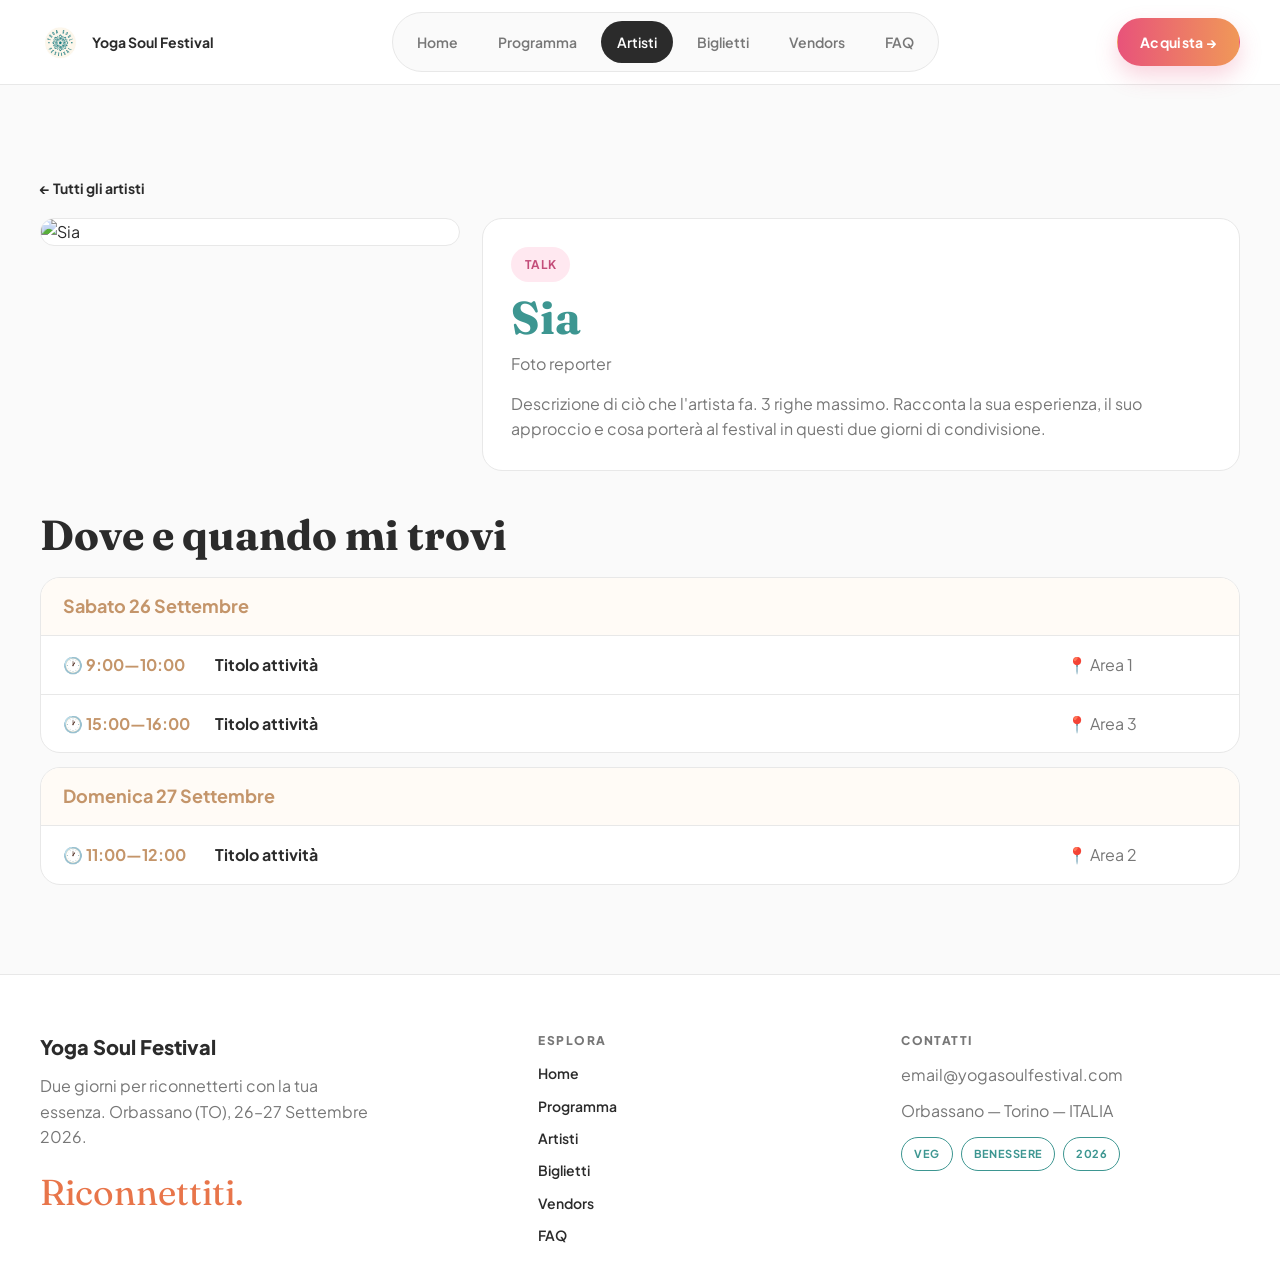
==== artista.html @ 5d2d5106 "design sampatti dasi 1" ====
<!DOCTYPE html>
<html lang="it">
<head>
  <meta charset="UTF-8">
  <meta name="viewport" content="width=device-width, initial-scale=1.0">
  <title>Sia — Yoga Soul Festival</title>
  <link rel="stylesheet" href="style.css">
</head>
<body>
  <header class="navbar">
    <div class="container navbar-inner">
      <a href="index.html" class="navbar-logo">
        <img src="assets/logo-ysf.png" alt="Yoga Soul Festival" width="40" height="40">
        Yoga Soul Festival
      </a>
      <button class="nav-toggle" type="button" aria-label="Menu" aria-expanded="false">
        <span></span><span></span><span></span>
      </button>
      <nav class="navbar-links">
        <a href="index.html" class="navbar-link">Home</a>
        <a href="programma.html" class="navbar-link">Programma</a>
        <a href="artisti.html" class="navbar-link is-active">Artisti</a>
        <a href="biglietti.html" class="navbar-link">Biglietti</a>
        <a href="vendors.html" class="navbar-link">Vendors</a>
        <a href="faq.html" class="navbar-link">FAQ</a>
      </nav>
      <a href="biglietti.html" class="btn btn-gradient navbar-cta">Acquista →</a>
    </div>
  </header>

  <main>
    <section class="section">
      <div class="container">
        <a href="artisti.html" class="artist-back-link">← Tutti gli artisti</a>

        <div class="artist-detail-layout">
          <div class="artist-detail-image">
            <img src="https://images.unsplash.com/photo-1534528741775-53994a69daeb?w=800&q=80" alt="Sia">
          </div>
          <div class="artist-detail-panel">
            <span class="chip tag-pink">Talk</span>
            <h1 class="artist-detail-name display-serif">Sia</h1>
            <p class="artist-detail-role">Foto reporter</p>
            <p class="artist-detail-desc">Descrizione di ciò che l'artista fa. 3 righe massimo. Racconta la sua esperienza, il suo approccio e cosa porterà al festival in questi due giorni di condivisione.</p>
          </div>
        </div>

        <div style="margin-top:40px;">
          <h2 class="inner-page-title display-serif" style="font-size:clamp(28px,4vw,42px);">Dove e quando mi trovi</h2>

          <div class="program-list" style="margin-top:18px;">
            <h3 class="program-day-header">Sabato 26 Settembre</h3>
            <div class="program-row" style="grid-template-columns:140px 1fr 150px;">
              <span class="program-time">🕐 9:00—10:00</span>
              <div class="program-title">Titolo attività</div>
              <span class="program-location">📍 Area 1</span>
            </div>
            <div class="program-row" style="grid-template-columns:140px 1fr 150px;">
              <span class="program-time">🕐 15:00—16:00</span>
              <div class="program-title">Titolo attività</div>
              <span class="program-location">📍 Area 3</span>
            </div>
          </div>

          <div class="program-list" style="margin-top:14px;">
            <h3 class="program-day-header">Domenica 27 Settembre</h3>
            <div class="program-row" style="grid-template-columns:140px 1fr 150px;">
              <span class="program-time">🕐 11:00—12:00</span>
              <div class="program-title">Titolo attività</div>
              <span class="program-location">📍 Area 2</span>
            </div>
          </div>
        </div>
      </div>
    </section>
  </main>

  <footer class="site-footer">
    <div class="container footer-grid">
      <div>
        <div class="footer-brand-title">Yoga Soul Festival</div>
        <p class="footer-tagline">Due giorni per riconnetterti con la tua essenza. Orbassano (TO), 26–27 Settembre 2026.</p>
        <p class="footer-riconnettiti">Riconnettiti.</p>
      </div>
      <div>
        <div class="footer-col-title">Esplora</div>
        <nav class="footer-links">
          <a href="index.html">Home</a>
          <a href="programma.html">Programma</a>
          <a href="artisti.html">Artisti</a>
          <a href="biglietti.html">Biglietti</a>
          <a href="vendors.html">Vendors</a>
          <a href="faq.html">FAQ</a>
        </nav>
      </div>
      <div>
        <div class="footer-col-title">Contatti</div>
        <p class="footer-tagline">email@yogasoulfestival.com</p>
        <p class="footer-tagline">Orbassano — Torino — ITALIA</p>
        <div class="footer-pills">
          <span class="footer-pill">VEG</span>
          <span class="footer-pill">BENESSERE</span>
          <span class="footer-pill">2026</span>
        </div>
      </div>
    </div>
  </footer>

  <script src="script.js"></script>
</body>
</html>
---- style.css ----
@import url("https://fonts.googleapis.com/css2?family=Fraunces:opsz,wght@9..144,400;9..144,500;9..144,600;9..144,700&family=Plus+Jakarta+Sans:wght@400;500;600;700;800&display=swap");

:root {
  --color-teal-primary: #3d9691;
  --color-teal-dark: #2d7a76;
  --gradient-cta: linear-gradient(90deg, #e8537a 0%, #f09858 100%);
  --gradient-hero: linear-gradient(135deg, #f5a962 0%, #e87590 45%, #b84d8a 100%);
  --color-charcoal: #2b2b2b;
  --color-muted: #777777;
  --color-bg-light: #fafafa;
  --color-white: #ffffff;
  --color-border: #e8e8e8;
  --color-beige-card: #f5f0e8;
  --color-orange-accent: #e8754a;
  --color-pink-accent: #e0557a;
  --color-gold-time: #c4956a;
  --color-tag-yellow-bg: #fff8e1;
  --color-tag-yellow-text: #9a7b0a;
  --color-tag-pink-bg: #ffe8f0;
  --color-tag-pink-text: #c44d7a;
  --color-tag-teal-bg: #e5f5f4;
  --color-tag-teal-text: #2d7a76;

  --font-body: "Plus Jakarta Sans", -apple-system, BlinkMacSystemFont, "Segoe UI", sans-serif;
  --font-display: "Fraunces", Georgia, "Times New Roman", serif;

  --radius-card: 20px;
  --radius-pill: 999px;

  --shadow-sm: 0 4px 14px rgba(43, 43, 43, 0.08);
  --shadow-md: 0 12px 30px rgba(43, 43, 43, 0.1);

  --container-max: 1200px;
  --container-pad: clamp(16px, 3vw, 28px);
  --transition: 0.28s ease;
}

*,
*::before,
*::after {
  box-sizing: border-box;
}

html {
  scroll-behavior: smooth;
}

body {
  margin: 0;
  font-family: var(--font-body);
  color: var(--color-charcoal);
  background: var(--color-bg-light);
  line-height: 1.6;
  -webkit-font-smoothing: antialiased;
  text-rendering: optimizeLegibility;
}

img {
  display: block;
  max-width: 100%;
  height: auto;
}

a {
  color: inherit;
  text-decoration: none;
}

button,
input,
textarea,
select {
  font: inherit;
}

.container {
  width: min(var(--container-max), 100% - (var(--container-pad) * 2));
  margin-inline: auto;
}

.section {
  padding: clamp(56px, 7vw, 96px) 0;
}

.eyebrow {
  margin: 0 0 10px;
  font-size: 13px;
  font-weight: 700;
  letter-spacing: 0.12em;
  text-transform: uppercase;
  color: var(--color-teal-primary);
}

h1,
h2,
h3,
h4 {
  margin: 0;
  color: var(--color-charcoal);
  line-height: 1.15;
}

p {
  margin: 0;
  color: var(--color-muted);
}

.display-serif {
  font-family: var(--font-display);
}

.highlight-teal {
  color: var(--color-teal-primary);
}

.highlight-orange {
  color: var(--color-orange-accent);
}

.highlight-pink {
  color: var(--color-pink-accent);
}

.card {
  background: var(--color-white);
  border: 1px solid var(--color-border);
  border-radius: var(--radius-card);
  box-shadow: var(--shadow-sm);
}

.chip {
  display: inline-flex;
  align-items: center;
  justify-content: center;
  gap: 6px;
  padding: 8px 14px;
  border-radius: var(--radius-pill);
  font-size: 12px;
  font-weight: 700;
  letter-spacing: 0.03em;
  text-transform: uppercase;
}

.tag-yellow {
  background: var(--color-tag-yellow-bg);
  color: var(--color-tag-yellow-text);
}

.tag-pink {
  background: var(--color-tag-pink-bg);
  color: var(--color-tag-pink-text);
}

.tag-teal {
  background: var(--color-tag-teal-bg);
  color: var(--color-tag-teal-text);
}

.btn {
  display: inline-flex;
  align-items: center;
  justify-content: center;
  gap: 10px;
  padding: 12px 22px;
  border-radius: var(--radius-pill);
  border: 1px solid transparent;
  cursor: pointer;
  font-size: 14px;
  font-weight: 700;
  letter-spacing: 0.02em;
  transition: transform var(--transition), box-shadow var(--transition), background var(--transition), color var(--transition), border-color var(--transition);
}

.btn:hover {
  transform: translateY(-1px);
}

.btn-gradient {
  background: var(--gradient-cta);
  color: var(--color-white);
  box-shadow: 0 10px 22px rgba(232, 83, 122, 0.25);
}

.btn-gradient:hover {
  box-shadow: 0 14px 28px rgba(232, 83, 122, 0.32);
}

.btn-dark {
  background: var(--color-charcoal);
  color: var(--color-white);
}

.btn-outline-white {
  background: transparent;
  border-color: rgba(255, 255, 255, 0.8);
  color: var(--color-white);
}

.btn-outline-white:hover {
  background: rgba(255, 255, 255, 0.08);
}

.btn-outline {
  background: transparent;
  border-color: var(--color-border);
  color: var(--color-charcoal);
}

.btn-outline:hover {
  border-color: var(--color-teal-primary);
  color: var(--color-teal-primary);
}

/* Navbar */
.navbar {
  position: sticky;
  top: 0;
  z-index: 1000;
  background: var(--color-white);
  border-bottom: 1px solid var(--color-border);
}

.navbar .container {
  position: relative;
}

.navbar-inner {
  min-height: 84px;
  display: grid;
  grid-template-columns: auto 1fr auto;
  align-items: center;
  gap: 16px;
}

.navbar-logo {
  display: inline-flex;
  align-items: center;
  gap: 12px;
  font-size: 14px;
  font-weight: 700;
  color: var(--color-charcoal);
}

.navbar-links {
  justify-self: center;
  display: inline-flex;
  align-items: center;
  gap: 8px;
  padding: 8px;
  border-radius: var(--radius-pill);
  background: var(--color-bg-light);
  border: 1px solid var(--color-border);
}

.navbar-link {
  padding: 10px 16px;
  border-radius: var(--radius-pill);
  font-size: 14px;
  font-weight: 600;
  color: var(--color-muted);
}

.navbar-link:hover {
  color: var(--color-charcoal);
}

.navbar-link.is-active {
  background: var(--color-charcoal);
  color: var(--color-white);
}

.navbar-cta {
  justify-self: end;
}

.nav-toggle {
  display: none;
  width: 42px;
  height: 42px;
  border: 1px solid var(--color-border);
  border-radius: 12px;
  background: var(--color-white);
  position: relative;
}

.nav-toggle span {
  position: absolute;
  left: 10px;
  right: 10px;
  height: 2px;
  background: var(--color-charcoal);
  border-radius: 1px;
  transition: var(--transition);
}

.nav-toggle span:nth-child(1) { top: 14px; }
.nav-toggle span:nth-child(2) { top: 20px; }
.nav-toggle span:nth-child(3) { top: 26px; }
.nav-toggle.open span:nth-child(1) { top: 20px; transform: rotate(45deg); }
.nav-toggle.open span:nth-child(2) { opacity: 0; }
.nav-toggle.open span:nth-child(3) { top: 20px; transform: rotate(-45deg); }

.section-head {
  display: flex;
  align-items: flex-end;
  justify-content: space-between;
  gap: 16px;
  margin-bottom: 18px;
}

.section-head h2 {
  font-family: var(--font-display);
  font-size: clamp(28px, 4.5vw, 44px);
}

.section-head-link {
  font-size: 14px;
  font-weight: 700;
  color: var(--color-charcoal);
  white-space: nowrap;
}

.section-head-link:hover {
  color: var(--color-teal-primary);
}

.ticket-card--featured {
  background: linear-gradient(135deg, #f5c4a8 0%, #e8a090 35%, #a8d4d0 100%);
  border: 0;
}

.welcome-kit-grid {
  display: grid;
  grid-template-columns: 1fr 1fr;
  gap: 12px 24px;
  margin-top: 12px;
}

.welcome-kit-grid ul {
  margin: 0;
  padding: 0;
  list-style: none;
  display: grid;
  gap: 8px;
}

.welcome-kit-grid li {
  display: flex;
  gap: 8px;
  align-items: flex-start;
  color: var(--color-muted);
  font-size: 14px;
}

.welcome-kit-grid li::before {
  content: "✓";
  color: var(--color-teal-primary);
  font-weight: 800;
}

.vendors-hero-overlay {
  position: relative;
  border-radius: var(--radius-card);
  overflow: hidden;
  min-height: 280px;
  display: flex;
  align-items: center;
  justify-content: center;
  text-align: center;
  color: var(--color-white);
  padding: 40px 24px;
}

.vendors-hero-overlay::before {
  content: "";
  position: absolute;
  inset: 0;
  background: linear-gradient(180deg, rgba(0,0,0,0.35) 0%, rgba(0,0,0,0.65) 100%);
}

.vendors-hero-overlay > * {
  position: relative;
  z-index: 1;
}

.vendors-hero-overlay h1 {
  color: var(--color-white);
  font-family: var(--font-display);
  font-size: clamp(32px, 5vw, 52px);
}

.vendors-hero-overlay p {
  margin-top: 12px;
  color: rgba(255,255,255,0.9);
  max-width: 52ch;
}

.faq-item.is-open .faq-answer {
  display: block;
}

.faq-item .faq-answer {
  display: none;
}

.faq-chevron {
  transition: transform var(--transition);
  flex-shrink: 0;
}

.faq-item.is-open .faq-chevron {
  transform: rotate(180deg);
}

.hidden {
  display: none !important;
}

/* Footer */
.site-footer {
  padding: 56px 0 28px;
  background: var(--color-white);
  border-top: 1px solid var(--color-border);
}

.footer-grid {
  display: grid;
  grid-template-columns: 1.4fr 1fr 1fr;
  gap: 24px;
  align-items: start;
}

.footer-brand-title {
  font-size: 20px;
  font-weight: 800;
  color: var(--color-charcoal);
}

.footer-tagline {
  margin-top: 10px;
  max-width: 28ch;
}

.footer-riconnettiti {
  margin-top: 14px;
  font-family: var(--font-display);
  font-size: clamp(26px, 4vw, 36px);
  color: var(--color-orange-accent);
}

.footer-col-title {
  margin-bottom: 12px;
  font-size: 12px;
  letter-spacing: 0.12em;
  text-transform: uppercase;
  color: var(--color-muted);
  font-weight: 800;
}

.footer-links {
  display: grid;
  gap: 10px;
}

.footer-links a {
  font-size: 14px;
  font-weight: 600;
  color: var(--color-charcoal);
}

.footer-links a:hover {
  color: var(--color-teal-primary);
}

.footer-pills {
  margin-top: 14px;
  display: flex;
  flex-wrap: wrap;
  gap: 8px;
}

.footer-pill {
  padding: 7px 12px;
  border: 1px solid var(--color-teal-primary);
  border-radius: var(--radius-pill);
  color: var(--color-teal-primary);
  font-size: 11px;
  font-weight: 700;
  letter-spacing: 0.04em;
}

/* Home hero */
.home-hero {
  margin-top: 22px;
}

.home-hero-box {
  position: relative;
  border-radius: 30px;
  padding: clamp(34px, 7vw, 82px);
  background: var(--gradient-hero);
  color: var(--color-white);
  overflow: hidden;
}

.home-hero-box::after {
  content: "";
  position: absolute;
  inset: auto -120px -140px auto;
  width: 360px;
  height: 360px;
  border-radius: 50%;
  background: radial-gradient(circle at 30% 30%, rgba(255, 255, 255, 0.35), transparent 65%);
  pointer-events: none;
}

.hero-title {
  font-family: var(--font-display);
  font-size: clamp(38px, 8vw, 88px);
  color: var(--color-white);
  letter-spacing: -0.02em;
}

.hero-title .outline {
  opacity: 0.9;
}

.hero-subtitle {
  margin-top: 14px;
  max-width: 52ch;
  color: rgba(255, 255, 255, 0.9);
}

.hero-actions {
  margin-top: 26px;
  display: flex;
  flex-wrap: wrap;
  gap: 12px;
}

/* Marquee */
.marquee {
  overflow: hidden;
  border-top: 1px solid var(--color-border);
  border-bottom: 1px solid var(--color-border);
  background: var(--color-white);
}

.marquee-track {
  display: flex;
  width: max-content;
  gap: 44px;
  padding: 14px 0;
  color: var(--color-teal-primary);
  font-size: 15px;
  font-weight: 700;
  letter-spacing: 0.08em;
  text-transform: uppercase;
  animation: marquee 28s linear infinite;
}

@keyframes marquee {
  from {
    transform: translateX(0);
  }

  to {
    transform: translateX(-50%);
  }
}

/* Experience bento */
.experience-bento {
  display: grid;
  grid-template-columns: repeat(12, 1fr);
  gap: 14px;
}

.bento-card {
  position: relative;
  min-height: 170px;
  padding: 22px;
  border-radius: var(--radius-card);
  background: var(--color-white);
  border: 1px solid var(--color-border);
  overflow: hidden;
  background-size: cover;
  background-position: center;
  display: flex;
  flex-direction: column;
  justify-content: flex-end;
}

.bento-card h3 {
  position: relative;
  z-index: 1;
  font-size: clamp(18px, 2.5vw, 24px);
  color: var(--color-white);
}

.bento-card p {
  margin-top: 8px;
}

.bento-card--1 {
  grid-column: span 5;
  min-height: 260px;
}

.bento-card--2 {
  grid-column: span 3;
}

.bento-card--3 {
  grid-column: span 4;
}

.bento-card--4 {
  grid-column: span 7;
  min-height: 220px;
}

.bento-card--5 {
  grid-column: span 5;
  min-height: 220px;
}

/* Food banner */
.food-banner {
  position: relative;
  border-radius: var(--radius-card);
  padding: clamp(24px, 4vw, 44px);
  color: var(--color-white);
  background: var(--color-charcoal);
  overflow: hidden;
}

.food-banner-image {
  position: absolute;
  inset: 0;
  background-size: cover;
  background-position: center;
  opacity: 0.34;
}

.food-banner-content {
  position: relative;
  z-index: 1;
  max-width: 56ch;
}

.food-banner h3 {
  color: var(--color-white);
  font-size: clamp(26px, 4vw, 40px);
}

.food-banner p {
  margin-top: 10px;
  color: rgba(255, 255, 255, 0.86);
}

/* Pricing home 2+1 */
.pricing-home {
  display: grid;
  grid-template-columns: repeat(12, 1fr);
  gap: 14px;
}

.pricing-card {
  padding: 24px;
  border-radius: var(--radius-card);
  border: 1px solid var(--color-border);
  background: var(--color-white);
}

.pricing-card h3 {
  font-size: 22px;
}

.pricing-card .price {
  margin-top: 10px;
  font-size: 34px;
  font-weight: 800;
  color: var(--color-charcoal);
}

.pricing-card .price span {
  font-size: 14px;
  font-weight: 600;
  color: var(--color-muted);
}

.pricing-card ul {
  margin: 16px 0 0;
  padding: 0;
  list-style: none;
  display: grid;
  gap: 8px;
}

.pricing-card ul li {
  color: var(--color-muted);
  font-size: 14px;
}

.pricing-card--a,
.pricing-card--b {
  grid-column: span 3;
}

.pricing-card--featured {
  grid-column: span 6;
  background: var(--gradient-hero);
  color: var(--color-white);
  border: 0;
}

.pricing-card--featured h3,
.pricing-card--featured .price,
.pricing-card--featured .price span,
.pricing-card--featured li {
  color: var(--color-white);
}

/* Artist preview cards */
.artist-preview-grid {
  display: grid;
  grid-template-columns: repeat(3, minmax(0, 1fr));
  gap: 14px;
}

.artist-preview-card {
  overflow: hidden;
  border-radius: var(--radius-card);
  background: var(--color-white);
  border: 1px solid var(--color-border);
}

.artist-preview-media {
  aspect-ratio: 4 / 3;
  background-size: cover;
  background-position: center;
}

.artist-preview-body {
  padding: 16px;
}

.artist-preview-tags {
  display: flex;
  flex-wrap: wrap;
  gap: 8px;
}

.artist-preview-title {
  margin-top: 10px;
  font-size: 19px;
}

/* Sponsor CTA banner */
.sponsor-cta-banner {
  position: relative;
  border-radius: var(--radius-card);
  overflow: hidden;
  color: var(--color-white);
  min-height: 280px;
  display: flex;
  align-items: center;
}

.sponsor-cta-photo {
  position: absolute;
  inset: 0;
  background-size: cover;
  background-position: center;
}

.sponsor-cta-overlay {
  position: absolute;
  inset: 0;
  background: linear-gradient(90deg, rgba(43, 43, 43, 0.75) 0%, rgba(43, 43, 43, 0.36) 52%, rgba(43, 43, 43, 0.15) 100%);
}

.sponsor-cta-content {
  position: relative;
  z-index: 1;
  padding: clamp(22px, 5vw, 54px);
  max-width: 56ch;
}

.sponsor-cta-content h3 {
  color: var(--color-white);
  font-size: clamp(26px, 4vw, 42px);
}

.sponsor-cta-content p {
  margin-top: 10px;
  color: rgba(255, 255, 255, 0.9);
}

/* Inner page header */
.inner-page-header {
  padding: clamp(40px, 7vw, 90px) 0;
  text-align: center;
}

.inner-page-header .eyebrow {
  justify-content: center;
}

.inner-page-title {
  font-size: clamp(34px, 6vw, 62px);
  font-family: var(--font-display);
}

.inner-page-subtext {
  margin: 12px auto 0;
  max-width: 58ch;
}

/* Filters */
.day-filters,
.category-filters {
  display: flex;
  flex-wrap: wrap;
  gap: 10px;
}

.day-filters {
  margin: 0 0 12px;
}

.filter-pill {
  border-radius: var(--radius-pill);
  border: 1px solid var(--color-border);
  background: var(--color-white);
  color: var(--color-muted);
  font-weight: 700;
  cursor: pointer;
  transition: all var(--transition);
}

.day-pill {
  padding: 12px 22px;
  font-size: 14px;
}

.day-pill.is-active {
  border-color: transparent;
  background: var(--color-teal-primary);
  color: var(--color-white);
}

.category-pill {
  padding: 8px 12px;
  font-size: 12px;
}

.category-pill:hover,
.category-pill.is-active {
  border-color: var(--color-teal-primary);
  color: var(--color-teal-primary);
  background: var(--color-tag-teal-bg);
}

/* Program list */
.program-list {
  margin-top: 20px;
  background: var(--color-white);
  border: 1px solid var(--color-border);
  border-radius: var(--radius-card);
  overflow: hidden;
}

.program-day-header {
  margin: 0;
  padding: 18px 22px;
  font-size: 18px;
  color: var(--color-gold-time);
  border-bottom: 1px solid var(--color-border);
  background: #fffbf6;
}

.program-row {
  display: grid;
  grid-template-columns: 136px 110px 1fr 170px 150px;
  gap: 12px;
  align-items: center;
  padding: 16px 22px;
  border-bottom: 1px solid var(--color-border);
}

.program-row:last-child {
  border-bottom: 0;
}

.program-time {
  font-weight: 700;
  color: var(--color-gold-time);
  display: inline-flex;
  align-items: center;
  gap: 8px;
}

.program-title {
  font-weight: 700;
  color: var(--color-charcoal);
}

.program-artist {
  color: var(--color-pink-accent);
  font-weight: 600;
}

.program-location {
  color: var(--color-muted);
  display: inline-flex;
  align-items: center;
  gap: 8px;
}

/* Artist grid page */
.artists-grid {
  display: grid;
  grid-template-columns: repeat(3, minmax(0, 1fr));
  gap: 14px;
}

.artist-card {
  background: var(--color-white);
  border: 1px solid var(--color-border);
  border-radius: var(--radius-card);
  overflow: hidden;
  display: flex;
  flex-direction: column;
}

.artist-card-media {
  aspect-ratio: 4 / 3;
  background-size: cover;
  background-position: center;
}

.artist-card-body {
  padding: 16px;
}

.artist-card-top {
  display: flex;
  align-items: center;
  justify-content: space-between;
  gap: 10px;
}

.artist-card-link {
  font-size: 13px;
  font-weight: 700;
  color: var(--color-charcoal);
}

.artist-card-link:hover {
  color: var(--color-teal-primary);
}

.artist-card-name {
  margin-top: 10px;
  font-size: 20px;
  color: var(--color-teal-primary);
}

.artist-card-role {
  margin-top: 4px;
  font-size: 14px;
  color: var(--color-muted);
}

/* Artist detail */
.artist-back-link {
  display: inline-flex;
  align-items: center;
  gap: 8px;
  font-size: 14px;
  font-weight: 700;
  color: var(--color-charcoal);
}

.artist-back-link:hover {
  color: var(--color-teal-primary);
}

.artist-detail-layout {
  margin-top: 18px;
  display: grid;
  grid-template-columns: minmax(280px, 420px) 1fr;
  gap: 22px;
  align-items: start;
}

.artist-detail-image {
  border-radius: var(--radius-card);
  overflow: hidden;
  border: 1px solid var(--color-border);
  background: var(--color-white);
}

.artist-detail-panel {
  padding: clamp(18px, 3vw, 28px);
  border-radius: var(--radius-card);
  border: 1px solid var(--color-border);
  background: var(--color-white);
}

.artist-detail-name {
  margin-top: 10px;
  font-size: clamp(28px, 4.5vw, 46px);
  color: var(--color-teal-primary);
  font-family: var(--font-display);
}

.artist-detail-role {
  margin-top: 6px;
  color: var(--color-muted);
  font-size: 16px;
}

.artist-detail-desc {
  margin-top: 14px;
}

.artist-schedule {
  margin-top: 20px;
  padding: 16px;
  border-radius: 16px;
  background: #fcfcfc;
  border: 1px solid var(--color-border);
}

.artist-schedule h4 {
  margin: 0 0 10px;
  font-size: 15px;
  text-transform: uppercase;
  letter-spacing: 0.05em;
  color: var(--color-charcoal);
}

/* Tickets */
.tickets-grid {
  display: grid;
  grid-template-columns: repeat(2, minmax(0, 1fr));
  gap: 14px;
}

.ticket-card {
  background: var(--color-white);
  border: 1px solid var(--color-border);
  border-radius: var(--radius-card);
  padding: 24px;
}

.ticket-card h3 {
  font-size: 24px;
}

.ticket-card .ticket-price {
  margin-top: 8px;
  font-size: 36px;
  font-weight: 800;
}

.welcome-kit-bar {
  margin-top: 14px;
  padding: 16px 20px;
  border-radius: var(--radius-card);
  background: var(--color-beige-card);
  border: 1px solid #e8ded1;
}

/* Vendors page */
.vendors-hero-photo {
  border-radius: var(--radius-card);
  overflow: hidden;
  aspect-ratio: 16 / 7;
  background-size: cover;
  background-position: center;
}

.vendors-two-col {
  margin-top: 16px;
  display: grid;
  grid-template-columns: 1fr 1fr;
  gap: 14px;
}

.vendors-benefits {
  padding: 22px;
  border-radius: var(--radius-card);
  border: 1px solid var(--color-border);
  background: var(--color-beige-card);
}

.vendors-benefits ul {
  margin: 12px 0 0;
  padding: 0;
  list-style: none;
  display: grid;
  gap: 10px;
}

.vendors-benefits li {
  display: flex;
  gap: 10px;
  color: var(--color-muted);
}

.vendors-form {
  padding: 22px;
  border-radius: var(--radius-card);
  border: 1px solid var(--color-border);
  background: var(--color-white);
  display: grid;
  gap: 10px;
}

.vendors-form label {
  font-size: 13px;
  font-weight: 700;
  color: var(--color-charcoal);
}

.vendors-form input,
.vendors-form textarea,
.vendors-form select {
  width: 100%;
  border: 1px solid var(--color-border);
  border-radius: 12px;
  padding: 12px 13px;
  background: var(--color-white);
  color: var(--color-charcoal);
}

.vendors-form textarea {
  min-height: 120px;
  resize: vertical;
}

.vendors-form input:focus,
.vendors-form textarea:focus,
.vendors-form select:focus {
  outline: 0;
  border-color: var(--color-teal-primary);
  box-shadow: 0 0 0 3px rgba(61, 150, 145, 0.14);
}

/* FAQ */
.faq-list {
  display: grid;
  gap: 10px;
}

.faq-item {
  border: 1px solid var(--color-border);
  border-radius: 16px;
  background: var(--color-white);
  overflow: hidden;
}

.faq-question {
  width: 100%;
  display: flex;
  justify-content: space-between;
  gap: 16px;
  align-items: center;
  padding: 16px 18px;
  border: 0;
  background: transparent;
  text-align: left;
  font-size: 15px;
  font-weight: 700;
  color: var(--color-charcoal);
  cursor: pointer;
}

.faq-answer {
  padding: 0 18px 16px;
  color: var(--color-muted);
}

.faq-cta-block {
  margin-top: 18px;
  border-radius: var(--radius-card);
  padding: clamp(22px, 4vw, 38px);
  background: var(--gradient-cta);
  color: var(--color-white);
}

.faq-cta-block h3 {
  color: var(--color-white);
  font-size: clamp(24px, 3.8vw, 38px);
}

.faq-cta-block p {
  margin-top: 8px;
  color: rgba(255, 255, 255, 0.9);
}

.faq-cta-block .btn {
  margin-top: 16px;
}

/* Responsive */
@media (max-width: 900px) {
  .navbar-inner {
    grid-template-columns: 1fr auto;
    gap: 10px;
    padding: 14px 0;
  }

  .nav-toggle {
    display: block;
    justify-self: end;
  }

  .navbar-links {
    display: none;
    position: absolute;
    top: 84px;
    left: var(--container-pad);
    right: var(--container-pad);
    flex-direction: column;
    width: auto;
    z-index: 1001;
    box-shadow: var(--shadow-md);
  }

  .navbar-links.is-open {
    display: flex;
  }

  .navbar-cta {
    grid-column: 1 / -1;
    justify-self: stretch;
    text-align: center;
  }

  .footer-grid {
    grid-template-columns: 1fr 1fr;
  }

  .home-hero-box {
    border-radius: 24px;
  }

  .experience-bento {
    grid-template-columns: repeat(6, 1fr);
  }

  .bento-card--1,
  .bento-card--2,
  .bento-card--3,
  .bento-card--4,
  .bento-card--5 {
    grid-column: span 3;
    min-height: 190px;
  }

  .pricing-home {
    grid-template-columns: repeat(6, 1fr);
  }

  .pricing-card--a,
  .pricing-card--b,
  .pricing-card--featured {
    grid-column: span 3;
  }

  .artist-preview-grid,
  .artists-grid {
    grid-template-columns: repeat(2, minmax(0, 1fr));
  }

  .program-row {
    grid-template-columns: 130px 90px 1fr;
    align-items: start;
  }

  .program-artist,
  .program-location {
    grid-column: 3;
  }

  .artist-detail-layout {
    grid-template-columns: 1fr;
  }

  .tickets-grid {
    grid-template-columns: 1fr;
  }

  .vendors-two-col {
    grid-template-columns: 1fr;
  }
}

@media (max-width: 600px) {
  .section {
    padding: 44px 0;
  }

  .btn {
    width: 100%;
  }

  .navbar-links {
    padding: 6px;
    gap: 6px;
  }

  .navbar-link {
    padding: 9px 12px;
    font-size: 13px;
  }

  .footer-grid {
    grid-template-columns: 1fr;
  }

  .hero-actions {
    flex-direction: column;
    align-items: stretch;
  }

  .marquee-track {
    gap: 28px;
    font-size: 13px;
  }

  .experience-bento {
    grid-template-columns: 1fr;
  }

  .bento-card--1,
  .bento-card--2,
  .bento-card--3,
  .bento-card--4,
  .bento-card--5 {
    grid-column: auto;
    min-height: 0;
  }

  .pricing-home {
    grid-template-columns: 1fr;
  }

  .pricing-card--a,
  .pricing-card--b,
  .pricing-card--featured {
    grid-column: auto;
  }

  .artist-preview-grid,
  .artists-grid {
    grid-template-columns: 1fr;
  }

  .day-filters,
  .category-filters {
    gap: 8px;
  }

  .day-pill {
    padding: 10px 14px;
    font-size: 13px;
  }

  .category-pill {
    padding: 7px 10px;
    font-size: 11px;
  }

  .program-day-header {
    padding: 14px 16px;
  }

  .program-row {
    grid-template-columns: 1fr;
    gap: 8px;
    padding: 14px 16px;
  }

  .program-artist,
  .program-location {
    grid-column: auto;
  }
}

@media (prefers-reduced-motion: reduce) {
  .marquee-track {
    animation: none;
  }

  * {
    transition: none !important;
  }
}
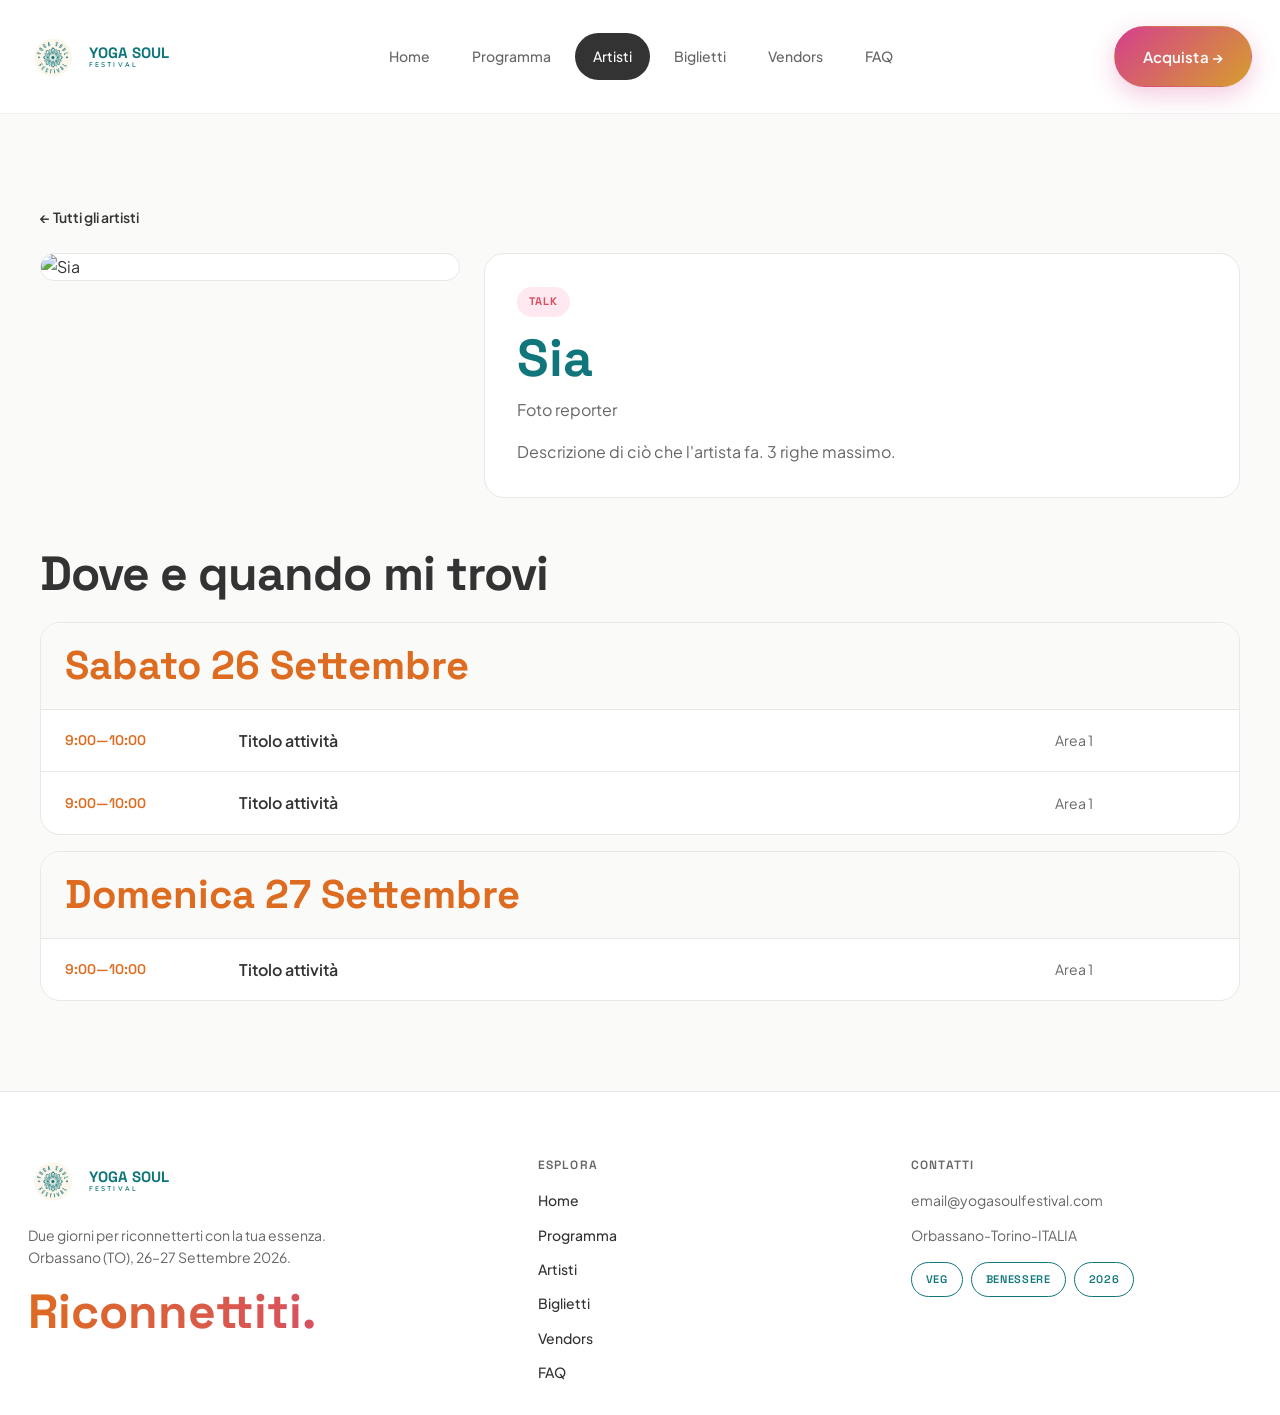
==== commit 74f8ced8: "figma plugin" ====
--- a/artista.html
+++ b/artista.html
@@ -7,78 +7,75 @@
   <link rel="stylesheet" href="style.css">
 </head>
 <body>
-  <header class="navbar">
+<header class="navbar topbar">
     <div class="container navbar-inner">
       <a href="index.html" class="navbar-logo">
-        <img src="assets/logo-ysf.png" alt="Yoga Soul Festival" width="40" height="40">
-        Yoga Soul Festival
+        <img src="assets/logo-ysf.png" alt="" width="49" height="49">
+        <span class="navbar-logo-text">
+          <span class="navbar-logo-yoga">YOGA SOUL</span>
+          <span class="navbar-logo-festival">FESTIVAL</span>
+        </span>
       </a>
       <button class="nav-toggle" type="button" aria-label="Menu" aria-expanded="false">
         <span></span><span></span><span></span>
       </button>
-      <nav class="navbar-links">
-        <a href="index.html" class="navbar-link">Home</a>
-        <a href="programma.html" class="navbar-link">Programma</a>
-        <a href="artisti.html" class="navbar-link is-active">Artisti</a>
-        <a href="biglietti.html" class="navbar-link">Biglietti</a>
-        <a href="vendors.html" class="navbar-link">Vendors</a>
-        <a href="faq.html" class="navbar-link">FAQ</a>
-      </nav>
+      <nav class="navbar-links"><a href="index.html" class="navbar-link">Home</a><a href="programma.html" class="navbar-link">Programma</a><a href="artisti.html" class="navbar-link is-active">Artisti</a><a href="biglietti.html" class="navbar-link">Biglietti</a><a href="vendors.html" class="navbar-link">Vendors</a><a href="faq.html" class="navbar-link">FAQ</a></nav>
       <a href="biglietti.html" class="btn btn-gradient navbar-cta">Acquista →</a>
     </div>
   </header>
 
   <main>
     <section class="section">
-      <div class="container">
+      <div class="container container-content">
         <a href="artisti.html" class="artist-back-link">← Tutti gli artisti</a>
-
         <div class="artist-detail-layout">
           <div class="artist-detail-image">
             <img src="https://images.unsplash.com/photo-1534528741775-53994a69daeb?w=800&q=80" alt="Sia">
           </div>
           <div class="artist-detail-panel">
-            <span class="chip tag-pink">Talk</span>
-            <h1 class="artist-detail-name display-serif">Sia</h1>
+            <span class="chip tag-pink">TALK</span>
+            <h1 class="artist-detail-name">Sia</h1>
             <p class="artist-detail-role">Foto reporter</p>
-            <p class="artist-detail-desc">Descrizione di ciò che l'artista fa. 3 righe massimo. Racconta la sua esperienza, il suo approccio e cosa porterà al festival in questi due giorni di condivisione.</p>
+            <p class="artist-detail-desc">Descrizione di ciò che l'artista fa. 3 righe massimo.</p>
           </div>
         </div>
-
-        <div style="margin-top:40px;">
-          <h2 class="inner-page-title display-serif" style="font-size:clamp(28px,4vw,42px);">Dove e quando mi trovi</h2>
-
-          <div class="program-list" style="margin-top:18px;">
+        <div class="artist-schedule-section">
+          <h2 class="inner-page-title schedule-title">Dove e quando mi trovi</h2>
+          <div class="program-list">
             <h3 class="program-day-header">Sabato 26 Settembre</h3>
-            <div class="program-row" style="grid-template-columns:140px 1fr 150px;">
-              <span class="program-time">🕐 9:00—10:00</span>
+            <div class="program-row program-row-compact">
+              <span class="program-time">9:00—10:00</span>
               <div class="program-title">Titolo attività</div>
-              <span class="program-location">📍 Area 1</span>
+              <span class="program-location">Area 1</span>
             </div>
-            <div class="program-row" style="grid-template-columns:140px 1fr 150px;">
-              <span class="program-time">🕐 15:00—16:00</span>
+            <div class="program-row program-row-compact">
+              <span class="program-time">9:00—10:00</span>
               <div class="program-title">Titolo attività</div>
-              <span class="program-location">📍 Area 3</span>
+              <span class="program-location">Area 1</span>
             </div>
           </div>
-
-          <div class="program-list" style="margin-top:14px;">
+          <div class="program-list program-list-spaced">
             <h3 class="program-day-header">Domenica 27 Settembre</h3>
-            <div class="program-row" style="grid-template-columns:140px 1fr 150px;">
-              <span class="program-time">🕐 11:00—12:00</span>
+            <div class="program-row program-row-compact">
+              <span class="program-time">9:00—10:00</span>
               <div class="program-title">Titolo attività</div>
-              <span class="program-location">📍 Area 2</span>
+              <span class="program-location">Area 1</span>
             </div>
           </div>
         </div>
       </div>
     </section>
   </main>
-
-  <footer class="site-footer">
+<footer class="site-footer">
     <div class="container footer-grid">
       <div>
-        <div class="footer-brand-title">Yoga Soul Festival</div>
+        <a href="index.html" class="footer-logo">
+          <img src="assets/logo-ysf.png" alt="" width="49" height="49">
+          <span class="navbar-logo-text">
+            <span class="navbar-logo-yoga">YOGA SOUL</span>
+            <span class="navbar-logo-festival">FESTIVAL</span>
+          </span>
+        </a>
         <p class="footer-tagline">Due giorni per riconnetterti con la tua essenza. Orbassano (TO), 26–27 Settembre 2026.</p>
         <p class="footer-riconnettiti">Riconnettiti.</p>
       </div>
@@ -96,7 +93,7 @@
       <div>
         <div class="footer-col-title">Contatti</div>
         <p class="footer-tagline">email@yogasoulfestival.com</p>
-        <p class="footer-tagline">Orbassano — Torino — ITALIA</p>
+        <p class="footer-tagline">Orbassano-Torino-ITALIA</p>
         <div class="footer-pills">
           <span class="footer-pill">VEG</span>
           <span class="footer-pill">BENESSERE</span>
@@ -105,7 +102,6 @@
       </div>
     </div>
   </footer>
-
   <script src="script.js"></script>
 </body>
-</html>
+</html>
--- a/style.css
+++ b/style.css
@@ -1,38 +1,46 @@
-@import url("https://fonts.googleapis.com/css2?family=Fraunces:opsz,wght@9..144,400;9..144,500;9..144,600;9..144,700&family=Plus+Jakarta+Sans:wght@400;500;600;700;800&display=swap");
+@import url("https://fonts.googleapis.com/css2?family=Plus+Jakarta+Sans:wght@400;500;600;700&family=Quicksand:wght@600;700&family=Space+Grotesk:wght@400;500;600;700&display=swap");
 
 :root {
-  --color-teal-primary: #3d9691;
-  --color-teal-dark: #2d7a76;
-  --gradient-cta: linear-gradient(90deg, #e8537a 0%, #f09858 100%);
-  --gradient-hero: linear-gradient(135deg, #f5a962 0%, #e87590 45%, #b84d8a 100%);
-  --color-charcoal: #2b2b2b;
-  --color-muted: #777777;
-  --color-bg-light: #fafafa;
+  --color-teal: #10767b;
+  --color-text: #333333;
+  --color-muted: #666666;
+  --color-bg: #fafaf9;
   --color-white: #ffffff;
   --color-border: #e8e8e8;
-  --color-beige-card: #f5f0e8;
-  --color-orange-accent: #e8754a;
-  --color-pink-accent: #e0557a;
-  --color-gold-time: #c4956a;
-  --color-tag-yellow-bg: #fff8e1;
-  --color-tag-yellow-text: #9a7b0a;
-  --color-tag-pink-bg: #ffe8f0;
-  --color-tag-pink-text: #c44d7a;
-  --color-tag-teal-bg: #e5f5f4;
-  --color-tag-teal-text: #2d7a76;
-
-  --font-body: "Plus Jakarta Sans", -apple-system, BlinkMacSystemFont, "Segoe UI", sans-serif;
-  --font-display: "Fraunces", Georgia, "Times New Roman", serif;
-
-  --radius-card: 20px;
-  --radius-pill: 999px;
-
-  --shadow-sm: 0 4px 14px rgba(43, 43, 43, 0.08);
-  --shadow-md: 0 12px 30px rgba(43, 43, 43, 0.1);
-
-  --container-max: 1200px;
+  --color-orange: #dd6b20;
+  --color-pink: #d75062;
+  --color-pink-deep: #d53f8c;
+  --color-yellow: #d69e2e;
+  --color-beige: #fafaf9;
+
+  --gradient-cta: linear-gradient(135deg, #d53f8c 0%, #d69e2e 100%);
+  --gradient-hero: radial-gradient(ellipse at 0% 5%, #d69e2e 0%, #d53f8c 100%);
+  --gradient-riconnettiti: linear-gradient(90deg, #dd6b20 0%, #d53f8c 100%);
+
+  --font-display: "Space Grotesk", sans-serif;
+  --font-body: "Plus Jakarta Sans", sans-serif;
+  --font-logo-sub: "Quicksand", sans-serif;
+
+  --container-max: 1280px;
+  --content-max: 1200px;
+  --radius-hero: 50px;
+  --radius-card: 30px;
+  --radius-card-sm: 20px;
+  --radius-pill: 50px;
+  --btn-height: 61px;
+  --shadow-sm: 0 4px 20px rgba(51, 51, 51, 0.06);
+  --shadow-md: 0 12px 32px rgba(51, 51, 51, 0.1);
+
   --container-pad: clamp(16px, 3vw, 28px);
   --transition: 0.28s ease;
+
+  /* Legacy aliases used in HTML inline styles */
+  --color-charcoal: var(--color-text);
+  --color-teal-primary: var(--color-teal);
+  --color-orange-accent: var(--color-orange);
+  --color-pink-accent: var(--color-pink);
+  --color-bg-light: var(--color-bg);
+  --color-beige-card: var(--color-beige);
 }
 
 *,
@@ -48,8 +56,8 @@
 body {
   margin: 0;
   font-family: var(--font-body);
-  color: var(--color-charcoal);
-  background: var(--color-bg-light);
+  color: var(--color-text);
+  background: var(--color-bg);
   line-height: 1.6;
   -webkit-font-smoothing: antialiased;
   text-rendering: optimizeLegibility;
@@ -78,17 +86,35 @@
   margin-inline: auto;
 }
 
+.content-width,
+.container-content {
+  width: min(var(--content-max), 100%);
+  margin-inline: auto;
+}
+
+.section-tight {
+  padding-top: 0;
+}
+
+.section-sub {
+  margin-top: 10px;
+  font-size: clamp(16px, 2vw, 24px);
+  font-weight: 500;
+  color: var(--color-text);
+  max-width: 58ch;
+}
+
 .section {
   padding: clamp(56px, 7vw, 96px) 0;
 }
 
 .eyebrow {
   margin: 0 0 10px;
-  font-size: 13px;
-  font-weight: 700;
-  letter-spacing: 0.12em;
-  text-transform: uppercase;
-  color: var(--color-teal-primary);
+  font-family: var(--font-body);
+  font-size: 16px;
+  font-weight: 600;
+  letter-spacing: 0.04em;
+  color: var(--color-teal);
 }
 
 h1,
@@ -96,7 +122,7 @@
 h3,
 h4 {
   margin: 0;
-  color: var(--color-charcoal);
+  color: var(--color-text);
   line-height: 1.15;
 }
 
@@ -110,19 +136,19 @@
 }
 
 .highlight-teal {
-  color: var(--color-teal-primary);
+  color: var(--color-teal);
 }
 
 .highlight-orange {
-  color: var(--color-orange-accent);
+  color: var(--color-orange);
 }
 
 .highlight-pink {
-  color: var(--color-pink-accent);
+  color: var(--color-pink-deep);
 }
 
 .card {
-  background: var(--color-white);
+  background: var(--color-beige);
   border: 1px solid var(--color-border);
   border-radius: var(--radius-card);
   box-shadow: var(--shadow-sm);
@@ -133,27 +159,28 @@
   align-items: center;
   justify-content: center;
   gap: 6px;
-  padding: 8px 14px;
+  padding: 6px 12px;
   border-radius: var(--radius-pill);
-  font-size: 12px;
-  font-weight: 700;
-  letter-spacing: 0.03em;
+  font-family: var(--font-display);
+  font-size: 11px;
+  font-weight: 700;
+  letter-spacing: 0.08em;
   text-transform: uppercase;
 }
 
 .tag-yellow {
-  background: var(--color-tag-yellow-bg);
-  color: var(--color-tag-yellow-text);
+  background: #fff8e1;
+  color: var(--color-yellow);
 }
 
 .tag-pink {
-  background: var(--color-tag-pink-bg);
-  color: var(--color-tag-pink-text);
+  background: #ffe8f0;
+  color: var(--color-pink);
 }
 
 .tag-teal {
-  background: var(--color-tag-teal-bg);
-  color: var(--color-tag-teal-text);
+  background: #e5f5f4;
+  color: var(--color-teal);
 }
 
 .btn {
@@ -161,14 +188,21 @@
   align-items: center;
   justify-content: center;
   gap: 10px;
-  padding: 12px 22px;
+  min-height: var(--btn-height);
+  padding: 0 28px;
   border-radius: var(--radius-pill);
   border: 1px solid transparent;
   cursor: pointer;
-  font-size: 14px;
-  font-weight: 700;
-  letter-spacing: 0.02em;
-  transition: transform var(--transition), box-shadow var(--transition), background var(--transition), color var(--transition), border-color var(--transition);
+  font-family: var(--font-body);
+  font-size: 15px;
+  font-weight: 600;
+  letter-spacing: 0.01em;
+  transition:
+    transform var(--transition),
+    box-shadow var(--transition),
+    background var(--transition),
+    color var(--transition),
+    border-color var(--transition);
 }
 
 .btn:hover {
@@ -178,94 +212,129 @@
 .btn-gradient {
   background: var(--gradient-cta);
   color: var(--color-white);
-  box-shadow: 0 10px 22px rgba(232, 83, 122, 0.25);
+  box-shadow: 0 8px 24px rgba(213, 63, 140, 0.28);
 }
 
 .btn-gradient:hover {
-  box-shadow: 0 14px 28px rgba(232, 83, 122, 0.32);
+  box-shadow: 0 12px 28px rgba(213, 63, 140, 0.36);
 }
 
 .btn-dark {
-  background: var(--color-charcoal);
+  background: var(--color-text);
   color: var(--color-white);
+}
+
+.btn-white {
+  background: var(--color-white);
+  color: var(--color-text);
 }
 
 .btn-outline-white {
   background: transparent;
-  border-color: rgba(255, 255, 255, 0.8);
+  border-color: rgba(255, 255, 255, 0.85);
   color: var(--color-white);
 }
 
 .btn-outline-white:hover {
-  background: rgba(255, 255, 255, 0.08);
+  background: rgba(255, 255, 255, 0.1);
 }
 
 .btn-outline {
   background: transparent;
   border-color: var(--color-border);
-  color: var(--color-charcoal);
+  color: var(--color-text);
 }
 
 .btn-outline:hover {
-  border-color: var(--color-teal-primary);
-  color: var(--color-teal-primary);
-}
-
-/* Navbar */
-.navbar {
+  border-color: var(--color-teal);
+  color: var(--color-teal);
+}
+
+/* Navbar / Topbar */
+.navbar,
+.topbar {
   position: sticky;
   top: 0;
   z-index: 1000;
-  background: var(--color-white);
-  border-bottom: 1px solid var(--color-border);
-}
-
-.navbar .container {
+  background: rgba(255, 255, 255, 0.88);
+  backdrop-filter: blur(16px);
+  -webkit-backdrop-filter: blur(16px);
+  border-bottom: 1px solid rgba(232, 232, 232, 0.6);
+}
+
+.navbar .container,
+.topbar .container {
   position: relative;
 }
 
 .navbar-inner {
-  min-height: 84px;
+  min-height: 113px;
   display: grid;
   grid-template-columns: auto 1fr auto;
   align-items: center;
-  gap: 16px;
-}
-
-.navbar-logo {
+  gap: 20px;
+}
+
+.navbar-logo,
+.footer-logo {
   display: inline-flex;
   align-items: center;
   gap: 12px;
-  font-size: 14px;
-  font-weight: 700;
-  color: var(--color-charcoal);
+  color: var(--color-teal);
+}
+
+.navbar-logo-text {
+  display: flex;
+  flex-direction: column;
+  line-height: 1.05;
+}
+
+.navbar-logo-yoga {
+  font-family: var(--font-display);
+  font-size: 15px;
+  font-weight: 700;
+  color: var(--color-teal);
+  white-space: pre-line;
+}
+
+.navbar-logo-festival {
+  font-family: var(--font-logo-sub);
+  font-size: 7px;
+  font-weight: 600;
+  letter-spacing: 0.3em;
+  text-transform: uppercase;
+  color: var(--color-teal);
 }
 
 .navbar-links {
   justify-self: center;
   display: inline-flex;
   align-items: center;
-  gap: 8px;
-  padding: 8px;
+  gap: 6px;
+  padding: 6px;
   border-radius: var(--radius-pill);
-  background: var(--color-bg-light);
-  border: 1px solid var(--color-border);
+  background: rgba(255, 255, 255, 0.4);
+  backdrop-filter: blur(8px);
+  -webkit-backdrop-filter: blur(8px);
+  border: 1px solid rgba(255, 255, 255, 0.6);
 }
 
 .navbar-link {
-  padding: 10px 16px;
+  padding: 12px 18px;
   border-radius: var(--radius-pill);
+  font-family: var(--font-body);
   font-size: 14px;
-  font-weight: 600;
+  font-weight: 500;
   color: var(--color-muted);
+  transition: background var(--transition), color var(--transition);
 }
 
 .navbar-link:hover {
-  color: var(--color-charcoal);
+  color: var(--color-text);
 }
 
 .navbar-link.is-active {
-  background: var(--color-charcoal);
+  background: var(--color-text);
   color: var(--color-white);
 }
 
@@ -275,267 +344,158 @@
 
 .nav-toggle {
   display: none;
-  width: 42px;
-  height: 42px;
+  width: 48px;
+  height: 48px;
   border: 1px solid var(--color-border);
-  border-radius: 12px;
-  background: var(--color-white);
+  border-radius: 14px;
+  background: rgba(255, 255, 255, 0.9);
   position: relative;
+  cursor: pointer;
 }
 
 .nav-toggle span {
   position: absolute;
-  left: 10px;
-  right: 10px;
+  left: 12px;
+  right: 12px;
   height: 2px;
-  background: var(--color-charcoal);
+  background: var(--color-text);
   border-radius: 1px;
   transition: var(--transition);
 }
 
-.nav-toggle span:nth-child(1) { top: 14px; }
-.nav-toggle span:nth-child(2) { top: 20px; }
-.nav-toggle span:nth-child(3) { top: 26px; }
-.nav-toggle.open span:nth-child(1) { top: 20px; transform: rotate(45deg); }
-.nav-toggle.open span:nth-child(2) { opacity: 0; }
-.nav-toggle.open span:nth-child(3) { top: 20px; transform: rotate(-45deg); }
+.nav-toggle span:nth-child(1) { top: 16px; }
+.nav-toggle span:nth-child(2) { top: 23px; }
+.nav-toggle span:nth-child(3) { top: 30px; }
+
+.nav-toggle.open span:nth-child(1) {
+  top: 23px;
+  transform: rotate(45deg);
+}
+
+.nav-toggle.open span:nth-child(2) {
+  opacity: 0;
+}
+
+.nav-toggle.open span:nth-child(3) {
+  top: 23px;
+  transform: rotate(-45deg);
+}
 
 .section-head {
   display: flex;
   align-items: flex-end;
   justify-content: space-between;
   gap: 16px;
-  margin-bottom: 18px;
+  margin-bottom: 24px;
 }
 
 .section-head h2 {
   font-family: var(--font-display);
-  font-size: clamp(28px, 4.5vw, 44px);
+  font-size: clamp(32px, 4.5vw, 48px);
+  font-weight: 700;
 }
 
 .section-head-link {
   font-size: 14px;
-  font-weight: 700;
-  color: var(--color-charcoal);
+  font-weight: 600;
+  color: var(--color-text);
   white-space: nowrap;
 }
 
 .section-head-link:hover {
-  color: var(--color-teal-primary);
-}
-
-.ticket-card--featured {
-  background: linear-gradient(135deg, #f5c4a8 0%, #e8a090 35%, #a8d4d0 100%);
-  border: 0;
-}
-
-.welcome-kit-grid {
-  display: grid;
-  grid-template-columns: 1fr 1fr;
-  gap: 12px 24px;
-  margin-top: 12px;
-}
-
-.welcome-kit-grid ul {
-  margin: 0;
-  padding: 0;
-  list-style: none;
-  display: grid;
-  gap: 8px;
-}
-
-.welcome-kit-grid li {
-  display: flex;
-  gap: 8px;
-  align-items: flex-start;
-  color: var(--color-muted);
-  font-size: 14px;
-}
-
-.welcome-kit-grid li::before {
-  content: "✓";
-  color: var(--color-teal-primary);
-  font-weight: 800;
-}
-
-.vendors-hero-overlay {
+  color: var(--color-teal);
+}
+
+.hidden {
+  display: none !important;
+}
+
+/* Home hero */
+.home-hero {
+  margin-top: 24px;
+}
+
+.home-hero .container {
+  max-width: calc(var(--content-max) + (var(--container-pad) * 2));
+}
+
+.home-hero-box {
   position: relative;
-  border-radius: var(--radius-card);
+  max-width: var(--content-max);
+  margin-inline: auto;
+  border-radius: var(--radius-hero);
+  padding: clamp(40px, 7vw, 88px);
+  background: var(--gradient-hero);
+  color: var(--color-white);
   overflow: hidden;
-  min-height: 280px;
-  display: flex;
-  align-items: center;
-  justify-content: center;
-  text-align: center;
-  color: var(--color-white);
-  padding: 40px 24px;
-}
-
-.vendors-hero-overlay::before {
+}
+
+.home-hero-box::before {
   content: "";
   position: absolute;
   inset: 0;
-  background: linear-gradient(180deg, rgba(0,0,0,0.35) 0%, rgba(0,0,0,0.65) 100%);
-}
-
-.vendors-hero-overlay > * {
+  background-size: cover;
+  background-position: center;
+  opacity: 0.2;
+  pointer-events: none;
+}
+
+.home-hero-box > * {
   position: relative;
   z-index: 1;
 }
 
-.vendors-hero-overlay h1 {
+.hero-meta {
+  display: flex;
+  flex-wrap: wrap;
+  align-items: center;
+  gap: 10px 16px;
+  font-family: var(--font-display);
+  font-size: clamp(16px, 2.5vw, 32px);
+  font-weight: 500;
+  letter-spacing: 0.06em;
+  text-transform: uppercase;
+  color: rgba(255, 255, 255, 0.95);
+}
+
+.hero-meta-sep {
+  opacity: 0.7;
+}
+
+.hero-title,
+.hero-title-yoga {
+  font-family: var(--font-display);
+  font-size: clamp(48px, 9vw, 96px);
+  font-weight: 700;
   color: var(--color-white);
-  font-family: var(--font-display);
-  font-size: clamp(32px, 5vw, 52px);
-}
-
-.vendors-hero-overlay p {
-  margin-top: 12px;
-  color: rgba(255,255,255,0.9);
+  letter-spacing: -0.03em;
+  line-height: 0.95;
+}
+
+.hero-title .outline,
+.hero-title-festival {
+  display: block;
+  font-family: var(--font-logo-sub);
+  font-size: clamp(22px, 4vw, 40px);
+  font-weight: 600;
+  letter-spacing: 0.28em;
+  text-transform: uppercase;
+  opacity: 1;
+  margin-top: 0.15em;
+}
+
+.hero-subtitle {
+  margin-top: 18px;
   max-width: 52ch;
-}
-
-.faq-item.is-open .faq-answer {
-  display: block;
-}
-
-.faq-item .faq-answer {
-  display: none;
-}
-
-.faq-chevron {
-  transition: transform var(--transition);
-  flex-shrink: 0;
-}
-
-.faq-item.is-open .faq-chevron {
-  transform: rotate(180deg);
-}
-
-.hidden {
-  display: none !important;
-}
-
-/* Footer */
-.site-footer {
-  padding: 56px 0 28px;
-  background: var(--color-white);
-  border-top: 1px solid var(--color-border);
-}
-
-.footer-grid {
-  display: grid;
-  grid-template-columns: 1.4fr 1fr 1fr;
-  gap: 24px;
-  align-items: start;
-}
-
-.footer-brand-title {
-  font-size: 20px;
-  font-weight: 800;
-  color: var(--color-charcoal);
-}
-
-.footer-tagline {
-  margin-top: 10px;
-  max-width: 28ch;
-}
-
-.footer-riconnettiti {
-  margin-top: 14px;
-  font-family: var(--font-display);
-  font-size: clamp(26px, 4vw, 36px);
-  color: var(--color-orange-accent);
-}
-
-.footer-col-title {
-  margin-bottom: 12px;
-  font-size: 12px;
-  letter-spacing: 0.12em;
-  text-transform: uppercase;
-  color: var(--color-muted);
-  font-weight: 800;
-}
-
-.footer-links {
-  display: grid;
-  gap: 10px;
-}
-
-.footer-links a {
-  font-size: 14px;
-  font-weight: 600;
-  color: var(--color-charcoal);
-}
-
-.footer-links a:hover {
-  color: var(--color-teal-primary);
-}
-
-.footer-pills {
-  margin-top: 14px;
+  font-size: clamp(15px, 2vw, 18px);
+  color: rgba(255, 255, 255, 0.92);
+}
+
+.hero-actions {
+  margin-top: 32px;
   display: flex;
   flex-wrap: wrap;
-  gap: 8px;
-}
-
-.footer-pill {
-  padding: 7px 12px;
-  border: 1px solid var(--color-teal-primary);
-  border-radius: var(--radius-pill);
-  color: var(--color-teal-primary);
-  font-size: 11px;
-  font-weight: 700;
-  letter-spacing: 0.04em;
-}
-
-/* Home hero */
-.home-hero {
-  margin-top: 22px;
-}
-
-.home-hero-box {
-  position: relative;
-  border-radius: 30px;
-  padding: clamp(34px, 7vw, 82px);
-  background: var(--gradient-hero);
-  color: var(--color-white);
-  overflow: hidden;
-}
-
-.home-hero-box::after {
-  content: "";
-  position: absolute;
-  inset: auto -120px -140px auto;
-  width: 360px;
-  height: 360px;
-  border-radius: 50%;
-  background: radial-gradient(circle at 30% 30%, rgba(255, 255, 255, 0.35), transparent 65%);
-  pointer-events: none;
-}
-
-.hero-title {
-  font-family: var(--font-display);
-  font-size: clamp(38px, 8vw, 88px);
-  color: var(--color-white);
-  letter-spacing: -0.02em;
-}
-
-.hero-title .outline {
-  opacity: 0.9;
-}
-
-.hero-subtitle {
-  margin-top: 14px;
-  max-width: 52ch;
-  color: rgba(255, 255, 255, 0.9);
-}
-
-.hero-actions {
-  margin-top: 26px;
-  display: flex;
-  flex-wrap: wrap;
-  gap: 12px;
+  gap: 14px;
 }
 
 /* Marquee */
@@ -549,37 +509,32 @@
 .marquee-track {
   display: flex;
   width: max-content;
-  gap: 44px;
-  padding: 14px 0;
-  color: var(--color-teal-primary);
-  font-size: 15px;
-  font-weight: 700;
-  letter-spacing: 0.08em;
-  text-transform: uppercase;
+  gap: 48px;
+  padding: 20px 0;
+  color: var(--color-teal);
+  font-family: var(--font-display);
+  font-size: clamp(28px, 4vw, 48px);
+  font-weight: 700;
+  letter-spacing: -0.02em;
   animation: marquee 28s linear infinite;
 }
 
 @keyframes marquee {
-  from {
-    transform: translateX(0);
-  }
-
-  to {
-    transform: translateX(-50%);
-  }
+  from { transform: translateX(0); }
+  to { transform: translateX(-50%); }
 }
 
 /* Experience bento */
 .experience-bento {
   display: grid;
   grid-template-columns: repeat(12, 1fr);
-  gap: 14px;
+  gap: 16px;
 }
 
 .bento-card {
   position: relative;
-  min-height: 170px;
-  padding: 22px;
+  min-height: 180px;
+  padding: 24px;
   border-radius: var(--radius-card);
   background: var(--color-white);
   border: 1px solid var(--color-border);
@@ -594,45 +549,53 @@
 .bento-card h3 {
   position: relative;
   z-index: 1;
-  font-size: clamp(18px, 2.5vw, 24px);
+  font-family: var(--font-display);
+  font-size: clamp(20px, 2.5vw, 28px);
+  font-weight: 700;
   color: var(--color-white);
 }
 
 .bento-card p {
   margin-top: 8px;
+  position: relative;
+  z-index: 1;
+  color: rgba(255, 255, 255, 0.88);
 }
 
 .bento-card--1 {
   grid-column: span 5;
-  min-height: 260px;
+  min-height: 280px;
 }
 
 .bento-card--2 {
   grid-column: span 3;
+  min-height: 280px;
 }
 
 .bento-card--3 {
   grid-column: span 4;
+  min-height: 280px;
 }
 
 .bento-card--4 {
   grid-column: span 7;
-  min-height: 220px;
+  min-height: 240px;
 }
 
 .bento-card--5 {
   grid-column: span 5;
-  min-height: 220px;
+  min-height: 240px;
 }
 
 /* Food banner */
 .food-banner {
   position: relative;
   border-radius: var(--radius-card);
-  padding: clamp(24px, 4vw, 44px);
+  padding: clamp(28px, 5vw, 52px);
   color: var(--color-white);
-  background: var(--color-charcoal);
+  background: #2c2419;
   overflow: hidden;
+  min-height: 220px;
 }
 
 .food-banner-image {
@@ -640,7 +603,8 @@
   inset: 0;
   background-size: cover;
   background-position: center;
-  opacity: 0.34;
+  opacity: 0.45;
+  mix-blend-mode: overlay;
 }
 
 .food-banner-content {
@@ -651,99 +615,193 @@
 
 .food-banner h3 {
   color: var(--color-white);
-  font-size: clamp(26px, 4vw, 40px);
+  font-family: var(--font-display);
+  font-size: clamp(28px, 4vw, 44px);
+  font-weight: 700;
 }
 
 .food-banner p {
-  margin-top: 10px;
-  color: rgba(255, 255, 255, 0.86);
-}
-
-/* Pricing home 2+1 */
+  margin-top: 12px;
+  color: rgba(255, 255, 255, 0.88);
+  font-size: 16px;
+}
+
+/* Pricing home */
 .pricing-home {
   display: grid;
   grid-template-columns: repeat(12, 1fr);
-  gap: 14px;
+  gap: 16px;
 }
 
 .pricing-card {
-  padding: 24px;
+  padding: 28px;
   border-radius: var(--radius-card);
   border: 1px solid var(--color-border);
   background: var(--color-white);
+  display: flex;
+  flex-direction: column;
 }
 
 .pricing-card h3 {
-  font-size: 22px;
+  font-family: var(--font-display);
+  font-size: clamp(20px, 2.5vw, 28px);
+  font-weight: 700;
+  margin-top: 8px;
+}
+
+.pricing-label {
+  margin-top: 6px;
+  font-size: 14px;
+  font-weight: 400;
+  letter-spacing: 0.08em;
+  text-transform: uppercase;
+  color: var(--color-text);
+}
+
+.pricing-featured-inner {
+  position: relative;
+  z-index: 1;
 }
 
 .pricing-card .price {
-  margin-top: 10px;
-  font-size: 34px;
-  font-weight: 800;
-  color: var(--color-charcoal);
+  margin: 0;
+  font-family: var(--font-display);
+  font-size: 40px;
+  font-weight: 700;
+  color: var(--color-text);
+  line-height: 1;
 }
 
 .pricing-card .price span {
-  font-size: 14px;
-  font-weight: 600;
+  font-size: 16px;
+  font-weight: 500;
   color: var(--color-muted);
 }
 
 .pricing-card ul {
-  margin: 16px 0 0;
+  margin: 20px 0 0;
   padding: 0;
   list-style: none;
   display: grid;
-  gap: 8px;
+  gap: 10px;
+  flex: 1;
 }
 
 .pricing-card ul li {
   color: var(--color-muted);
   font-size: 14px;
+  padding-left: 18px;
+  position: relative;
+}
+
+.pricing-card ul li::before {
+  content: "•";
+  position: absolute;
+  left: 0;
+  color: var(--color-teal);
+}
+
+.pricing-card .btn {
+  margin-top: 24px;
+  align-self: flex-start;
 }
 
 .pricing-card--a,
 .pricing-card--b {
-  grid-column: span 3;
+  grid-column: span 6;
 }
 
 .pricing-card--featured {
-  grid-column: span 6;
+  grid-column: span 12;
+  position: relative;
+  display: grid;
+  grid-template-columns: 1fr auto;
+  gap: 24px;
+  align-items: center;
+  background: var(--color-beige);
+  border: 1px solid var(--color-border);
+  overflow: hidden;
+}
+
+.pricing-card--featured::after {
+  content: "";
+  position: absolute;
+  top: 0;
+  right: 0;
+  width: min(280px, 35%);
+  height: 100%;
   background: var(--gradient-hero);
-  color: var(--color-white);
-  border: 0;
+  border-radius: 0 var(--radius-card) var(--radius-card) 0;
+  pointer-events: none;
+}
+
+.pricing-card--featured > * {
+  position: relative;
+  z-index: 1;
 }
 
 .pricing-card--featured h3,
 .pricing-card--featured .price,
 .pricing-card--featured .price span,
 .pricing-card--featured li {
+  color: var(--color-text);
+}
+
+.ticket-card--featured {
+  background: var(--gradient-hero);
+  border: 0;
   color: var(--color-white);
 }
 
-/* Artist preview cards */
-.artist-preview-grid {
+.ticket-card--featured h3,
+.ticket-card--featured .ticket-price,
+.ticket-card--featured li {
+  color: var(--color-white);
+}
+
+/* Artist preview / grid */
+.artist-preview-grid,
+.artists-grid {
   display: grid;
   grid-template-columns: repeat(3, minmax(0, 1fr));
-  gap: 14px;
-}
-
-.artist-preview-card {
+  gap: 16px;
+}
+
+.artist-preview-card,
+.artist-card {
   overflow: hidden;
-  border-radius: var(--radius-card);
+  border-radius: var(--radius-card-sm);
   background: var(--color-white);
   border: 1px solid var(--color-border);
-}
-
-.artist-preview-media {
+  box-shadow: var(--shadow-sm);
+}
+
+.artist-preview-card {
+  padding: 14px;
+  display: flex;
+  flex-direction: column;
+  gap: 12px;
+}
+
+.artist-preview-card .artist-preview-tags {
+  order: -1;
+}
+
+.artist-card {
+  display: flex;
+  flex-direction: column;
+}
+
+.artist-preview-media,
+.artist-card-media {
   aspect-ratio: 4 / 3;
   background-size: cover;
   background-position: center;
 }
 
-.artist-preview-body {
-  padding: 16px;
+.artist-preview-body,
+.artist-card-body {
+  padding: 18px;
 }
 
 .artist-preview-tags {
@@ -753,8 +811,42 @@
 }
 
 .artist-preview-title {
-  margin-top: 10px;
-  font-size: 19px;
+  margin-top: 12px;
+  font-family: var(--font-display);
+  font-size: 20px;
+  font-weight: 600;
+  color: var(--color-teal);
+}
+
+.artist-card-top {
+  display: flex;
+  align-items: center;
+  justify-content: space-between;
+  gap: 10px;
+}
+
+.artist-card-link {
+  font-size: 13px;
+  font-weight: 600;
+  color: var(--color-text);
+}
+
+.artist-card-link:hover {
+  color: var(--color-teal);
+}
+
+.artist-card-name {
+  margin-top: 12px;
+  font-family: var(--font-display);
+  font-size: 22px;
+  font-weight: 600;
+  color: var(--color-teal);
+}
+
+.artist-card-role {
+  margin-top: 4px;
+  font-size: 14px;
+  color: var(--color-muted);
 }
 
 /* Sponsor CTA banner */
@@ -763,7 +855,7 @@
   border-radius: var(--radius-card);
   overflow: hidden;
   color: var(--color-white);
-  min-height: 280px;
+  min-height: 300px;
   display: flex;
   align-items: center;
 }
@@ -778,44 +870,51 @@
 .sponsor-cta-overlay {
   position: absolute;
   inset: 0;
-  background: linear-gradient(90deg, rgba(43, 43, 43, 0.75) 0%, rgba(43, 43, 43, 0.36) 52%, rgba(43, 43, 43, 0.15) 100%);
+  background: linear-gradient(90deg, rgba(51, 51, 51, 0.82) 0%, rgba(51, 51, 51, 0.4) 55%, rgba(51, 51, 51, 0.15) 100%);
 }
 
 .sponsor-cta-content {
   position: relative;
   z-index: 1;
-  padding: clamp(22px, 5vw, 54px);
+  padding: clamp(28px, 5vw, 56px);
   max-width: 56ch;
 }
 
 .sponsor-cta-content h3 {
   color: var(--color-white);
-  font-size: clamp(26px, 4vw, 42px);
+  font-family: var(--font-display);
+  font-size: clamp(28px, 4vw, 44px);
+  font-weight: 700;
 }
 
 .sponsor-cta-content p {
-  margin-top: 10px;
+  margin-top: 12px;
   color: rgba(255, 255, 255, 0.9);
 }
 
 /* Inner page header */
 .inner-page-header {
-  padding: clamp(40px, 7vw, 90px) 0;
+  padding: clamp(48px, 8vw, 96px) 0 clamp(32px, 5vw, 56px);
   text-align: center;
 }
 
 .inner-page-header .eyebrow {
-  justify-content: center;
+  color: var(--color-text);
+  text-transform: none;
+  letter-spacing: 0.02em;
 }
 
 .inner-page-title {
-  font-size: clamp(34px, 6vw, 62px);
-  font-family: var(--font-display);
+  font-family: var(--font-display);
+  font-size: clamp(36px, 6vw, 64px);
+  font-weight: 700;
+  letter-spacing: -0.02em;
 }
 
 .inner-page-subtext {
-  margin: 12px auto 0;
+  margin: 16px auto 0;
   max-width: 58ch;
+  font-size: 17px;
 }
 
 /* Filters */
@@ -835,32 +934,37 @@
   border: 1px solid var(--color-border);
   background: var(--color-white);
   color: var(--color-muted);
-  font-weight: 700;
   cursor: pointer;
   transition: all var(--transition);
 }
 
 .day-pill {
-  padding: 12px 22px;
+  padding: 14px 24px;
+  font-family: var(--font-body);
   font-size: 14px;
+  font-weight: 600;
 }
 
 .day-pill.is-active {
   border-color: transparent;
-  background: var(--color-teal-primary);
+  background: var(--color-teal);
   color: var(--color-white);
 }
 
 .category-pill {
-  padding: 8px 12px;
-  font-size: 12px;
+  padding: 10px 16px;
+  font-family: var(--font-display);
+  font-size: 14px;
+  font-weight: 600;
+  letter-spacing: 0.06em;
+  text-transform: uppercase;
 }
 
 .category-pill:hover,
 .category-pill.is-active {
-  border-color: var(--color-teal-primary);
-  color: var(--color-teal-primary);
-  background: var(--color-tag-teal-bg);
+  border-color: var(--color-teal);
+  color: var(--color-teal);
+  background: rgba(16, 118, 123, 0.1);
 }
 
 /* Program list */
@@ -868,25 +972,31 @@
   margin-top: 20px;
   background: var(--color-white);
   border: 1px solid var(--color-border);
-  border-radius: var(--radius-card);
+  border-radius: var(--radius-card-sm);
   overflow: hidden;
 }
 
 .program-day-header {
   margin: 0;
-  padding: 18px 22px;
-  font-size: 18px;
-  color: var(--color-gold-time);
+  padding: 20px 24px;
+  font-family: var(--font-display);
+  font-size: 32px;
+  font-weight: 700;
+  color: var(--color-orange);
   border-bottom: 1px solid var(--color-border);
-  background: #fffbf6;
+  background: var(--color-beige);
+}
+
+h3.program-day-header {
+  font-size: 40px;
 }
 
 .program-row {
   display: grid;
-  grid-template-columns: 136px 110px 1fr 170px 150px;
-  gap: 12px;
+  grid-template-columns: 136px 110px 1fr 170px;
+  gap: 14px;
   align-items: center;
-  padding: 16px 22px;
+  padding: 18px 24px;
   border-bottom: 1px solid var(--color-border);
 }
 
@@ -895,83 +1005,33 @@
 }
 
 .program-time {
-  font-weight: 700;
-  color: var(--color-gold-time);
+  font-family: var(--font-display);
+  font-weight: 600;
+  font-size: 14px;
+  color: var(--color-orange);
   display: inline-flex;
   align-items: center;
   gap: 8px;
 }
 
 .program-title {
-  font-weight: 700;
-  color: var(--color-charcoal);
+  font-weight: 600;
+  color: var(--color-text);
 }
 
 .program-artist {
-  color: var(--color-pink-accent);
-  font-weight: 600;
+  color: var(--color-pink);
+  font-weight: 500;
+  font-size: 14px;
+  margin-top: 2px;
 }
 
 .program-location {
   color: var(--color-muted);
+  font-size: 14px;
   display: inline-flex;
   align-items: center;
   gap: 8px;
-}
-
-/* Artist grid page */
-.artists-grid {
-  display: grid;
-  grid-template-columns: repeat(3, minmax(0, 1fr));
-  gap: 14px;
-}
-
-.artist-card {
-  background: var(--color-white);
-  border: 1px solid var(--color-border);
-  border-radius: var(--radius-card);
-  overflow: hidden;
-  display: flex;
-  flex-direction: column;
-}
-
-.artist-card-media {
-  aspect-ratio: 4 / 3;
-  background-size: cover;
-  background-position: center;
-}
-
-.artist-card-body {
-  padding: 16px;
-}
-
-.artist-card-top {
-  display: flex;
-  align-items: center;
-  justify-content: space-between;
-  gap: 10px;
-}
-
-.artist-card-link {
-  font-size: 13px;
-  font-weight: 700;
-  color: var(--color-charcoal);
-}
-
-.artist-card-link:hover {
-  color: var(--color-teal-primary);
-}
-
-.artist-card-name {
-  margin-top: 10px;
-  font-size: 20px;
-  color: var(--color-teal-primary);
-}
-
-.artist-card-role {
-  margin-top: 4px;
-  font-size: 14px;
-  color: var(--color-muted);
 }
 
 /* Artist detail */
@@ -980,102 +1040,178 @@
   align-items: center;
   gap: 8px;
   font-size: 14px;
-  font-weight: 700;
-  color: var(--color-charcoal);
+  font-weight: 600;
+  color: var(--color-text);
 }
 
 .artist-back-link:hover {
-  color: var(--color-teal-primary);
+  color: var(--color-teal);
 }
 
 .artist-detail-layout {
-  margin-top: 18px;
+  margin-top: 24px;
   display: grid;
   grid-template-columns: minmax(280px, 420px) 1fr;
-  gap: 22px;
+  gap: 24px;
   align-items: start;
 }
 
 .artist-detail-image {
-  border-radius: var(--radius-card);
+  border-radius: var(--radius-card-sm);
   overflow: hidden;
   border: 1px solid var(--color-border);
   background: var(--color-white);
 }
 
 .artist-detail-panel {
-  padding: clamp(18px, 3vw, 28px);
-  border-radius: var(--radius-card);
+  padding: clamp(24px, 3vw, 32px);
+  border-radius: var(--radius-card-sm);
   border: 1px solid var(--color-border);
   background: var(--color-white);
 }
 
 .artist-detail-name {
-  margin-top: 10px;
-  font-size: clamp(28px, 4.5vw, 46px);
-  color: var(--color-teal-primary);
-  font-family: var(--font-display);
+  margin-top: 12px;
+  font-family: var(--font-display);
+  font-size: clamp(32px, 4.5vw, 52px);
+  font-weight: 700;
+  color: var(--color-teal);
 }
 
 .artist-detail-role {
-  margin-top: 6px;
+  margin-top: 8px;
   color: var(--color-muted);
   font-size: 16px;
 }
 
 .artist-detail-desc {
-  margin-top: 14px;
+  margin-top: 16px;
+  font-size: 16px;
+  line-height: 1.7;
 }
 
 .artist-schedule {
-  margin-top: 20px;
-  padding: 16px;
-  border-radius: 16px;
-  background: #fcfcfc;
+  margin-top: 24px;
+  padding: 20px;
+  border-radius: var(--radius-card-sm);
+  background: var(--color-beige);
   border: 1px solid var(--color-border);
 }
 
 .artist-schedule h4 {
-  margin: 0 0 10px;
-  font-size: 15px;
+  margin: 0 0 12px;
+  font-family: var(--font-display);
+  font-size: 14px;
   text-transform: uppercase;
-  letter-spacing: 0.05em;
-  color: var(--color-charcoal);
+  letter-spacing: 0.08em;
+  color: var(--color-text);
 }
 
 /* Tickets */
 .tickets-grid {
   display: grid;
   grid-template-columns: repeat(2, minmax(0, 1fr));
-  gap: 14px;
+  gap: 16px;
 }
 
 .ticket-card {
-  background: var(--color-white);
+  background: var(--color-beige);
   border: 1px solid var(--color-border);
   border-radius: var(--radius-card);
-  padding: 24px;
+  padding: 28px;
 }
 
 .ticket-card h3 {
+  font-family: var(--font-display);
   font-size: 24px;
+  font-weight: 600;
 }
 
 .ticket-card .ticket-price {
-  margin-top: 8px;
-  font-size: 36px;
-  font-weight: 800;
+  margin: 0;
+  font-family: var(--font-display);
+  font-size: 40px;
+  font-weight: 700;
+  color: var(--color-text);
 }
 
 .welcome-kit-bar {
+  margin-top: 20px;
+  padding: 24px 28px;
+  border-radius: var(--radius-card);
+  background: var(--color-beige);
+  border: 1px solid var(--color-border);
+}
+
+.welcome-kit-grid {
+  display: grid;
+  grid-template-columns: 1fr 1fr;
+  gap: 12px 24px;
   margin-top: 14px;
-  padding: 16px 20px;
+}
+
+.welcome-kit-grid ul {
+  margin: 0;
+  padding: 0;
+  list-style: none;
+  display: grid;
+  gap: 10px;
+}
+
+.welcome-kit-grid li {
+  display: flex;
+  gap: 8px;
+  align-items: flex-start;
+  color: var(--color-muted);
+  font-size: 14px;
+}
+
+.welcome-kit-grid li::before {
+  content: "✓";
+  color: var(--color-teal);
+  font-weight: 700;
+}
+
+/* Vendors */
+.vendors-hero-overlay {
+  position: relative;
   border-radius: var(--radius-card);
-  background: var(--color-beige-card);
-  border: 1px solid #e8ded1;
-}
-
-/* Vendors page */
+  overflow: hidden;
+  min-height: 300px;
+  display: flex;
+  align-items: center;
+  justify-content: center;
+  text-align: center;
+  color: var(--color-white);
+  padding: 48px 24px;
+}
+
+.vendors-hero-overlay::before {
+  content: "";
+  position: absolute;
+  inset: 0;
+  background: linear-gradient(180deg, rgba(0, 0, 0, 0.35) 0%, rgba(0, 0, 0, 0.65) 100%);
+  z-index: 1;
+}
+
+.vendors-hero-overlay > * {
+  position: relative;
+  z-index: 2;
+}
+
+.vendors-hero-overlay h1 {
+  color: var(--color-white);
+  font-family: var(--font-display);
+  font-size: clamp(36px, 5vw, 56px);
+  font-weight: 700;
+}
+
+.vendors-hero-overlay p {
+  margin-top: 14px;
+  color: rgba(255, 255, 255, 0.9);
+  max-width: 52ch;
+}
+
 .vendors-hero-photo {
   border-radius: var(--radius-card);
   overflow: hidden;
@@ -1085,25 +1221,25 @@
 }
 
 .vendors-two-col {
-  margin-top: 16px;
+  margin-top: 20px;
   display: grid;
   grid-template-columns: 1fr 1fr;
-  gap: 14px;
+  gap: 16px;
 }
 
 .vendors-benefits {
-  padding: 22px;
-  border-radius: var(--radius-card);
+  padding: 28px;
+  border-radius: var(--radius-card-sm);
   border: 1px solid var(--color-border);
-  background: var(--color-beige-card);
+  background: var(--color-beige);
 }
 
 .vendors-benefits ul {
-  margin: 12px 0 0;
+  margin: 16px 0 0;
   padding: 0;
   list-style: none;
   display: grid;
-  gap: 10px;
+  gap: 12px;
 }
 
 .vendors-benefits li {
@@ -1113,18 +1249,18 @@
 }
 
 .vendors-form {
-  padding: 22px;
-  border-radius: var(--radius-card);
+  padding: 28px;
+  border-radius: var(--radius-card-sm);
   border: 1px solid var(--color-border);
   background: var(--color-white);
   display: grid;
-  gap: 10px;
+  gap: 12px;
 }
 
 .vendors-form label {
   font-size: 13px;
-  font-weight: 700;
-  color: var(--color-charcoal);
+  font-weight: 600;
+  color: var(--color-text);
 }
 
 .vendors-form input,
@@ -1132,10 +1268,10 @@
 .vendors-form select {
   width: 100%;
   border: 1px solid var(--color-border);
-  border-radius: 12px;
-  padding: 12px 13px;
+  border-radius: 14px;
+  padding: 14px 16px;
   background: var(--color-white);
-  color: var(--color-charcoal);
+  color: var(--color-text);
 }
 
 .vendors-form textarea {
@@ -1147,19 +1283,19 @@
 .vendors-form textarea:focus,
 .vendors-form select:focus {
   outline: 0;
-  border-color: var(--color-teal-primary);
-  box-shadow: 0 0 0 3px rgba(61, 150, 145, 0.14);
+  border-color: var(--color-teal);
+  box-shadow: 0 0 0 3px rgba(16, 118, 123, 0.14);
 }
 
 /* FAQ */
 .faq-list {
   display: grid;
-  gap: 10px;
+  gap: 12px;
 }
 
 .faq-item {
   border: 1px solid var(--color-border);
-  border-radius: 16px;
+  border-radius: var(--radius-card-sm);
   background: var(--color-white);
   overflow: hidden;
 }
@@ -1170,49 +1306,153 @@
   justify-content: space-between;
   gap: 16px;
   align-items: center;
-  padding: 16px 18px;
+  padding: 20px 22px;
   border: 0;
   background: transparent;
   text-align: left;
+  font-family: var(--font-display);
+  font-size: 16px;
+  font-weight: 600;
+  color: var(--color-text);
+  cursor: pointer;
+}
+
+.faq-answer {
+  display: none;
+  padding: 0 22px 20px;
+  color: var(--color-muted);
   font-size: 15px;
-  font-weight: 700;
-  color: var(--color-charcoal);
-  cursor: pointer;
-}
-
-.faq-answer {
-  padding: 0 18px 16px;
-  color: var(--color-muted);
+  line-height: 1.65;
+}
+
+.faq-item.is-open .faq-answer {
+  display: block;
+}
+
+.faq-chevron {
+  transition: transform var(--transition);
+  flex-shrink: 0;
+  color: var(--color-teal);
+}
+
+.faq-item.is-open .faq-chevron {
+  transform: rotate(180deg);
 }
 
 .faq-cta-block {
-  margin-top: 18px;
+  margin-top: 24px;
   border-radius: var(--radius-card);
-  padding: clamp(22px, 4vw, 38px);
+  padding: clamp(32px, 5vw, 48px);
   background: var(--gradient-cta);
   color: var(--color-white);
+  text-align: center;
 }
 
 .faq-cta-block h3 {
   color: var(--color-white);
-  font-size: clamp(24px, 3.8vw, 38px);
+  font-family: var(--font-display);
+  font-size: clamp(28px, 4vw, 40px);
+  font-weight: 700;
 }
 
 .faq-cta-block p {
-  margin-top: 8px;
-  color: rgba(255, 255, 255, 0.9);
+  margin-top: 10px;
+  color: rgba(255, 255, 255, 0.92);
 }
 
 .faq-cta-block .btn {
+  margin-top: 20px;
+}
+
+/* Footer */
+.site-footer {
+  padding: 64px 0 32px;
+  background: var(--color-white);
+  border-top: 1px solid var(--color-border);
+}
+
+.footer-grid {
+  display: grid;
+  grid-template-columns: 1.4fr 1fr 1fr;
+  gap: 32px;
+  align-items: start;
+}
+
+.footer-brand-title {
+  font-family: var(--font-display);
+  font-size: 20px;
+  font-weight: 700;
+  color: var(--color-text);
+}
+
+.footer-tagline {
+  margin-top: 12px;
+  max-width: 32ch;
+  font-size: 14px;
+}
+
+.footer-riconnettiti {
+  margin-top: 20px;
+  font-family: var(--font-display);
+  font-size: clamp(32px, 5vw, 48px);
+  font-weight: 700;
+  line-height: 1;
+  background: var(--gradient-riconnettiti);
+  -webkit-background-clip: text;
+  background-clip: text;
+  -webkit-text-fill-color: transparent;
+  color: transparent;
+}
+
+.footer-col-title {
+  margin-bottom: 14px;
+  font-family: var(--font-display);
+  font-size: 12px;
+  letter-spacing: 0.1em;
+  text-transform: uppercase;
+  color: var(--color-muted);
+  font-weight: 600;
+}
+
+.footer-links {
+  display: grid;
+  gap: 12px;
+}
+
+.footer-links a {
+  font-size: 14px;
+  font-weight: 500;
+  color: var(--color-text);
+}
+
+.footer-links a:hover {
+  color: var(--color-teal);
+}
+
+.footer-pills {
   margin-top: 16px;
+  display: flex;
+  flex-wrap: wrap;
+  gap: 8px;
+}
+
+.footer-pill {
+  padding: 8px 14px;
+  border: 1px solid var(--color-teal);
+  border-radius: var(--radius-pill);
+  color: var(--color-teal);
+  font-family: var(--font-display);
+  font-size: 11px;
+  font-weight: 600;
+  letter-spacing: 0.06em;
 }
 
 /* Responsive */
 @media (max-width: 900px) {
   .navbar-inner {
     grid-template-columns: 1fr auto;
-    gap: 10px;
-    padding: 14px 0;
+    gap: 12px;
+    min-height: 88px;
   }
 
   .nav-toggle {
@@ -1223,13 +1463,17 @@
   .navbar-links {
     display: none;
     position: absolute;
-    top: 84px;
+    top: 88px;
     left: var(--container-pad);
     right: var(--container-pad);
     flex-direction: column;
     width: auto;
     z-index: 1001;
+    background: rgba(255, 255, 255, 0.96);
+    backdrop-filter: blur(16px);
+    -webkit-backdrop-filter: blur(16px);
     box-shadow: var(--shadow-md);
+    padding: 10px;
   }
 
   .navbar-links.is-open {
@@ -1247,7 +1491,7 @@
   }
 
   .home-hero-box {
-    border-radius: 24px;
+    border-radius: 36px;
   }
 
   .experience-bento {
@@ -1260,17 +1504,25 @@
   .bento-card--4,
   .bento-card--5 {
     grid-column: span 3;
-    min-height: 190px;
-  }
-
-  .pricing-home {
-    grid-template-columns: repeat(6, 1fr);
+    min-height: 200px;
   }
 
   .pricing-card--a,
-  .pricing-card--b,
+  .pricing-card--b {
+    grid-column: span 6;
+  }
+
   .pricing-card--featured {
-    grid-column: span 3;
+    grid-column: span 12;
+    grid-template-columns: 1fr;
+  }
+
+  .pricing-card--featured::after {
+    width: 100%;
+    height: 120px;
+    top: auto;
+    bottom: 0;
+    border-radius: 0 0 var(--radius-card) var(--radius-card);
   }
 
   .artist-preview-grid,
@@ -1279,11 +1531,10 @@
   }
 
   .program-row {
-    grid-template-columns: 130px 90px 1fr;
+    grid-template-columns: 120px 90px 1fr;
     align-items: start;
   }
 
-  .program-artist,
   .program-location {
     grid-column: 3;
   }
@@ -1297,6 +1548,10 @@
   }
 
   .vendors-two-col {
+    grid-template-columns: 1fr;
+  }
+
+  .welcome-kit-grid {
     grid-template-columns: 1fr;
   }
 }
@@ -1306,18 +1561,25 @@
     padding: 44px 0;
   }
 
+  .navbar-inner {
+    min-height: 72px;
+  }
+
   .btn {
     width: 100%;
   }
 
   .navbar-links {
-    padding: 6px;
-    gap: 6px;
+    top: 72px;
+    padding: 8px;
+    gap: 4px;
   }
 
   .navbar-link {
-    padding: 9px 12px;
+    padding: 10px 14px;
     font-size: 13px;
+    width: 100%;
+    text-align: center;
   }
 
   .footer-grid {
@@ -1330,8 +1592,9 @@
   }
 
   .marquee-track {
-    gap: 28px;
-    font-size: 13px;
+    gap: 32px;
+    font-size: 24px;
+    padding: 16px 0;
   }
 
   .experience-bento {
@@ -1344,7 +1607,7 @@
   .bento-card--4,
   .bento-card--5 {
     grid-column: auto;
-    min-height: 0;
+    min-height: 180px;
   }
 
   .pricing-home {
@@ -1365,32 +1628,139 @@
   .day-filters,
   .category-filters {
     gap: 8px;
+    justify-content: center;
   }
 
   .day-pill {
-    padding: 10px 14px;
+    padding: 10px 16px;
     font-size: 13px;
   }
 
   .category-pill {
-    padding: 7px 10px;
-    font-size: 11px;
+    padding: 8px 12px;
+    font-size: 12px;
   }
 
   .program-day-header {
-    padding: 14px 16px;
+    padding: 16px 18px;
+    font-size: 26px;
+  }
+
+  h3.program-day-header {
+    font-size: 32px;
   }
 
   .program-row {
     grid-template-columns: 1fr;
     gap: 8px;
-    padding: 14px 16px;
-  }
-
-  .program-artist,
+    padding: 16px 18px;
+  }
+
   .program-location {
     grid-column: auto;
   }
+
+  .inner-page-title {
+    font-size: clamp(32px, 8vw, 44px);
+  }
+}
+
+.filters-wrap {
+  margin-top: 28px;
+  display: flex;
+  flex-direction: column;
+  align-items: center;
+  gap: 12px;
+}
+
+.program-list-spaced {
+  margin-top: 16px;
+}
+
+.program-row-compact {
+  grid-template-columns: 160px 1fr 160px;
+}
+
+.artist-card-body-top {
+  padding-bottom: 0;
+}
+
+.artist-schedule-section {
+  margin-top: 48px;
+}
+
+.schedule-title {
+  font-size: clamp(32px, 4vw, 48px);
+  margin-bottom: 20px;
+}
+
+.ticket-features {
+  margin: 20px 0 0;
+  padding: 0;
+  list-style: none;
+  display: grid;
+  gap: 10px;
+}
+
+.ticket-features li {
+  display: flex;
+  gap: 10px;
+  color: var(--color-muted);
+  font-size: 16px;
+}
+
+.ticket-features li::before {
+  content: "✓";
+  color: var(--color-teal);
+  font-weight: 800;
+}
+
+.welcome-kit-eyebrow {
+  font-size: 12px;
+  font-weight: 800;
+  letter-spacing: 0.08em;
+  text-transform: uppercase;
+  color: var(--color-orange);
+}
+
+.welcome-kit-title {
+  margin-top: 6px;
+  font-family: var(--font-display);
+  font-size: clamp(24px, 3vw, 32px);
+  font-weight: 700;
+}
+
+.vendors-hero-section {
+  padding: clamp(24px, 4vw, 40px) 0 0;
+}
+
+.eyebrow-light {
+  color: rgba(255, 255, 255, 0.9);
+}
+
+.vendors-heading {
+  font-family: var(--font-display);
+  font-size: clamp(24px, 3vw, 32px);
+  font-weight: 700;
+}
+
+.vendors-note {
+  margin-top: 16px;
+  font-style: italic;
+  font-size: 14px;
+  color: var(--color-muted);
+}
+
+.vendors-form-row {
+  display: grid;
+  grid-template-columns: 1fr 1fr;
+  gap: 10px;
+}
+
+.vendors-benefits li::before {
+  content: "✓";
+  color: var(--color-teal);
+  font-weight: 800;
 }
 
 @media (prefers-reduced-motion: reduce) {
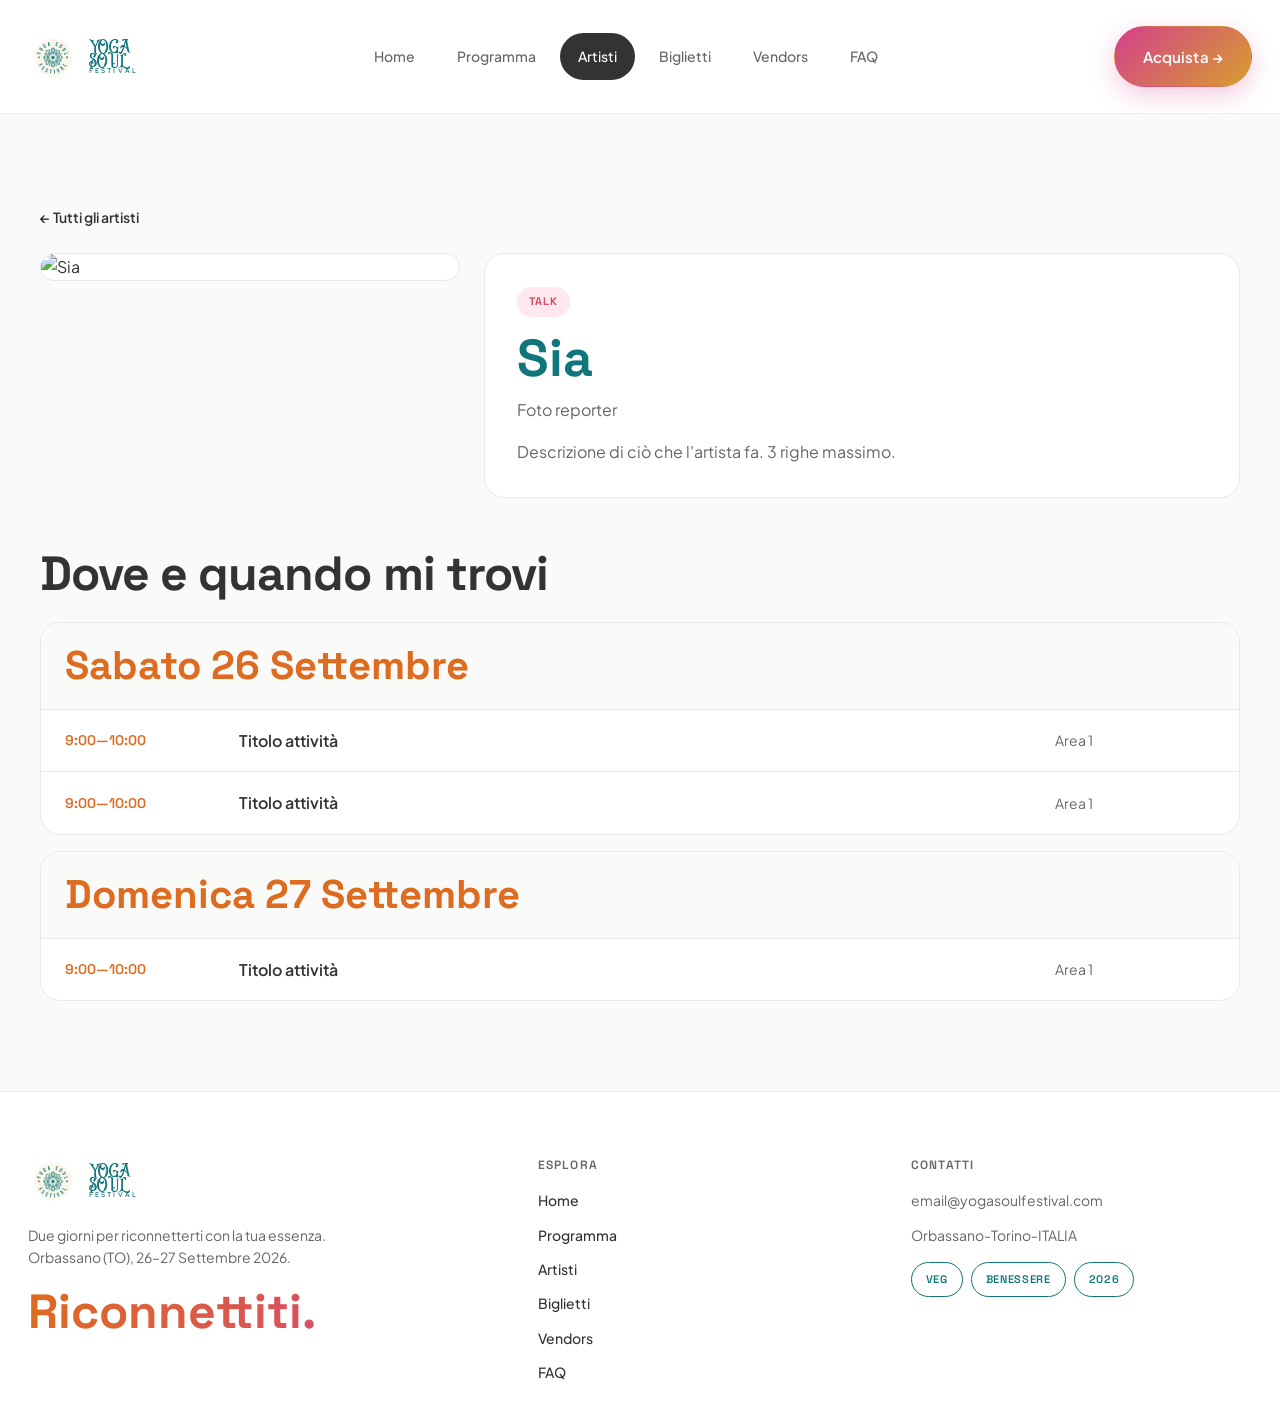
==== commit c5603d15: "font installato" ====
--- a/artista.html
+++ b/artista.html
@@ -12,7 +12,7 @@
       <a href="index.html" class="navbar-logo">
         <img src="assets/logo-ysf.png" alt="" width="49" height="49">
         <span class="navbar-logo-text">
-          <span class="navbar-logo-yoga">YOGA SOUL</span>
+          <span class="navbar-logo-yoga">YOGA<br>SOUL</span>
           <span class="navbar-logo-festival">FESTIVAL</span>
         </span>
       </a>
@@ -72,7 +72,7 @@
         <a href="index.html" class="footer-logo">
           <img src="assets/logo-ysf.png" alt="" width="49" height="49">
           <span class="navbar-logo-text">
-            <span class="navbar-logo-yoga">YOGA SOUL</span>
+            <span class="navbar-logo-yoga">YOGA<br>SOUL</span>
             <span class="navbar-logo-festival">FESTIVAL</span>
           </span>
         </a>
--- a/style.css
+++ b/style.css
@@ -1,4 +1,12 @@
 @import url("https://fonts.googleapis.com/css2?family=Plus+Jakarta+Sans:wght@400;500;600;700&family=Quicksand:wght@600;700&family=Space+Grotesk:wght@400;500;600;700&display=swap");
+
+@font-face {
+  font-family: "Sacred Bridge Demo";
+  src: url("assets/fonts/SacredBridgeDemo.ttf") format("truetype");
+  font-weight: 400;
+  font-style: normal;
+  font-display: swap;
+}
 
 :root {
   --color-teal: #10767b;
@@ -20,6 +28,7 @@
   --font-display: "Space Grotesk", sans-serif;
   --font-body: "Plus Jakarta Sans", sans-serif;
   --font-logo-sub: "Quicksand", sans-serif;
+  --font-sacred: "Sacred Bridge Demo", Georgia, serif;
 
   --container-max: 1280px;
   --content-max: 1200px;
@@ -290,11 +299,11 @@
 }
 
 .navbar-logo-yoga {
-  font-family: var(--font-display);
+  font-family: var(--font-sacred);
   font-size: 15px;
-  font-weight: 700;
-  color: var(--color-teal);
-  white-space: pre-line;
+  font-weight: 400;
+  line-height: 14px;
+  color: var(--color-teal);
 }
 
 .navbar-logo-festival {
